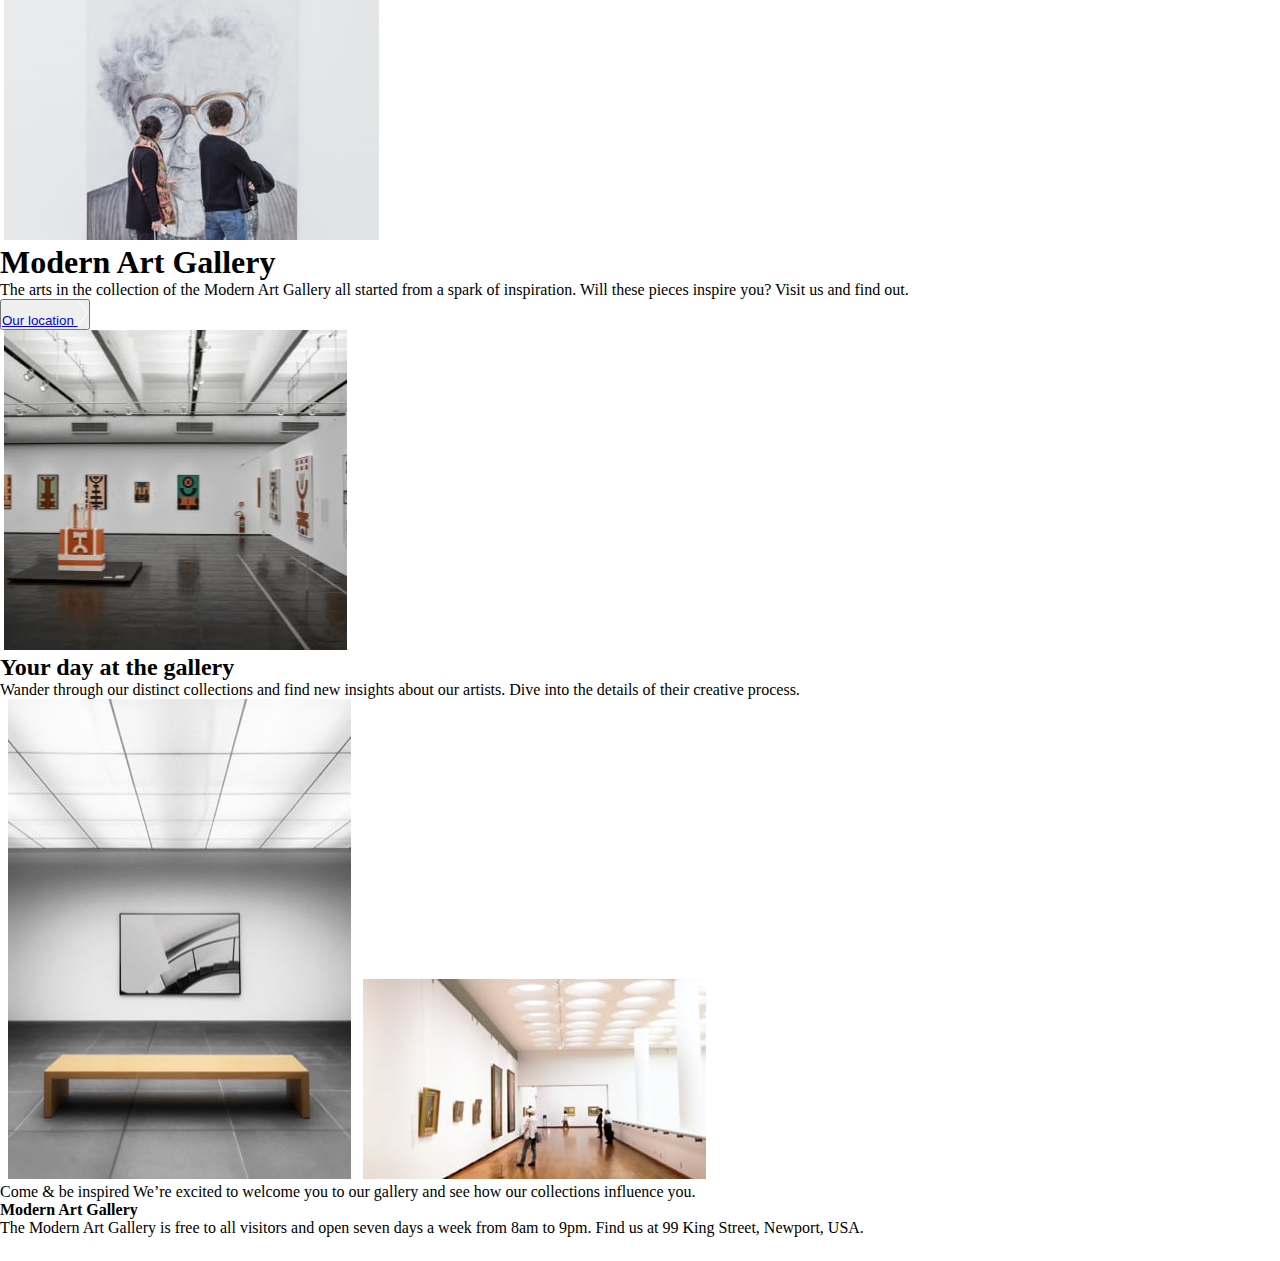
==== index.html @ ac5f4ae6 "HTML Layout and Assets Push" ====
<!DOCTYPE html>
<html lang="en">
  <head>
    <meta charset="UTF-8" />
    <meta http-equiv="X-UA-Compatible" content="IE=edge" />
    <meta name="viewport" content="width=device-width, initial-scale=1.0" />
    <!-- CSS -->
    <link rel="stylesheet" href="style.css" />
    <!-- Title -->
    <title>Document</title>

    <!-- Fonts -->
    <link rel="preconnect" href="https://fonts.googleapis.com" />
    <link rel="preconnect" href="https://fonts.gstatic.com" crossorigin />
    <link
      href="https://fonts.googleapis.com/css2?family=Big+Shoulders+Display:wght@900&family=Outfit:wght@300&display=swap"
      rel="stylesheet" />
  </head>

  <body>
    <main>
      <!-- TopContainer -->
      <div class="topContainer">
        <picture>
          <img src="" alt="" srcset="" />
          <img src="./assets/mobile/image-hero.jpg" alt="" />
        </picture>
        <h1>Modern Art Gallery</h1>
        <p>
          The arts in the collection of the Modern Art Gallery all started from
          a spark of inspiration. Will these pieces inspire you? Visit us and
          find out.
        </p>

        <button>
          <a href="./location.html">
            Our location
            <img src="./assets/icon-arrow-right.svg" alt="buttonRightArrow" />
          </a>
        </button>
      </div>

      <!-- bottomContainer -->
      <div class="bottomContainer">
        <picture class="imageGrid1">
          <img src="" alt="" srcset="" />
          <img src="./assets/mobile/image-grid-1.jpg" alt="imageGridGallery1" />
        </picture>
        <h2>Your day at the gallery</h2>
        <p>
          Wander through our distinct collections and find new insights about
          our artists. Dive into the details of their creative process.
        </p>

        <picture class="imageGrid2">
          <img src="" alt="" srcset="" />
          <img src="" alt="" srcset="" />
          <img src="./assets/mobile/image-grid-2.jpg" alt="imageGridGallery2" />
        </picture>

        <picture class="imageGrid3">
          <img src="" alt="" srcset="" />
          <img src="" alt="" srcset="" />
          <img
            src="./assets/mobile/image-grid-3.jpg"
            alt="imageGridGallery3 " />
        </picture>

        <div class="welcomeBox">
          <p>
            Come &amp; be inspired We’re excited to welcome you to our gallery
            and see how our collections influence you.
          </p>
        </div>
      </div>

      <!-- Footer -->
      <footer>
        <div>
          <h4>Modern Art Gallery</h4>
          <p>
            The Modern Art Gallery is free to all visitors and open seven days a
            week from 8am to 9pm. Find us at 99 King Street, Newport, USA.
          </p>
        </div>
        <div>
          <img src="./assets/icon-facebook.svg" alt="socialMediaIconFacebook" />
          <img
            src="./assets/icon-instagram.svg"
            alt="socialMediaIconInstagram" />
          <img src="./assets/icon-twitter.svg" alt="socialMediaIconTwitter" />
        </div>
      </footer>
    </main>
  </body>
</html>
---- style.css ----
* {
  padding: 0;
  margin: 0;
  box-sizing: border-box;
}
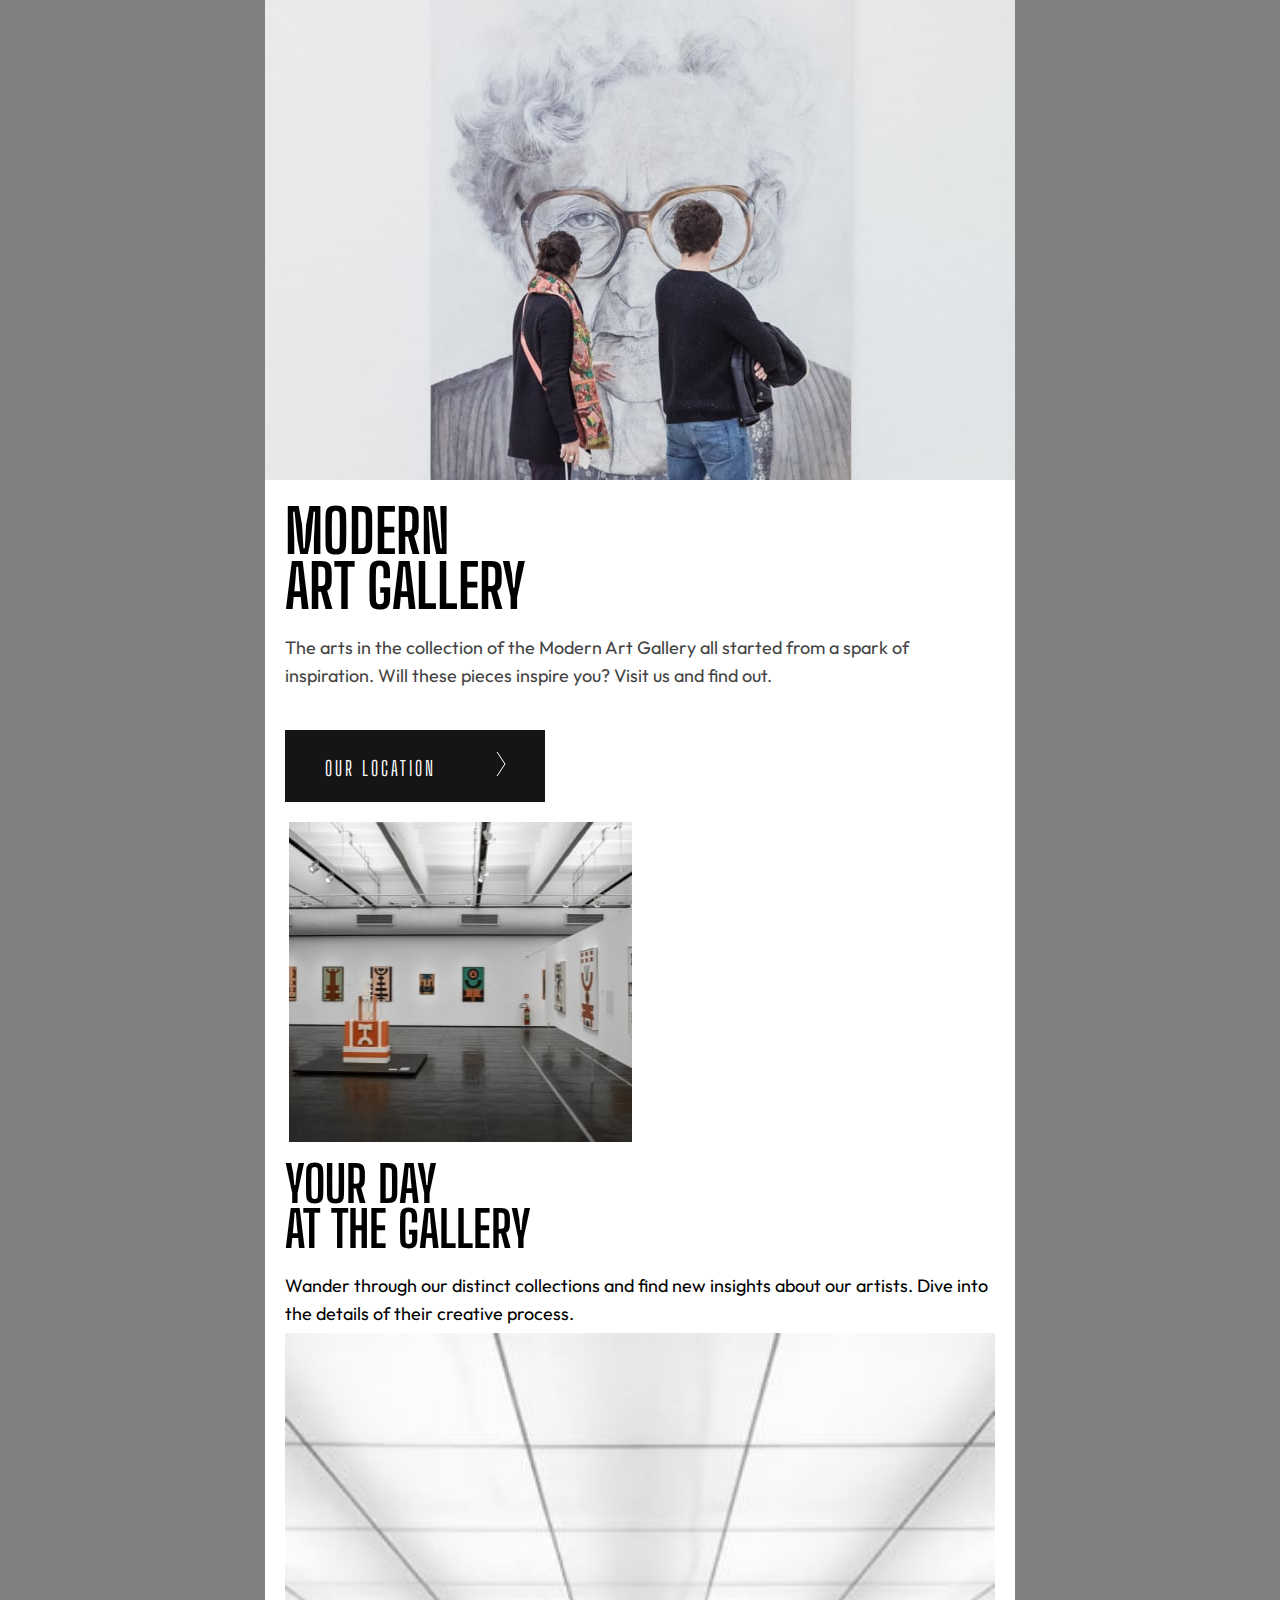
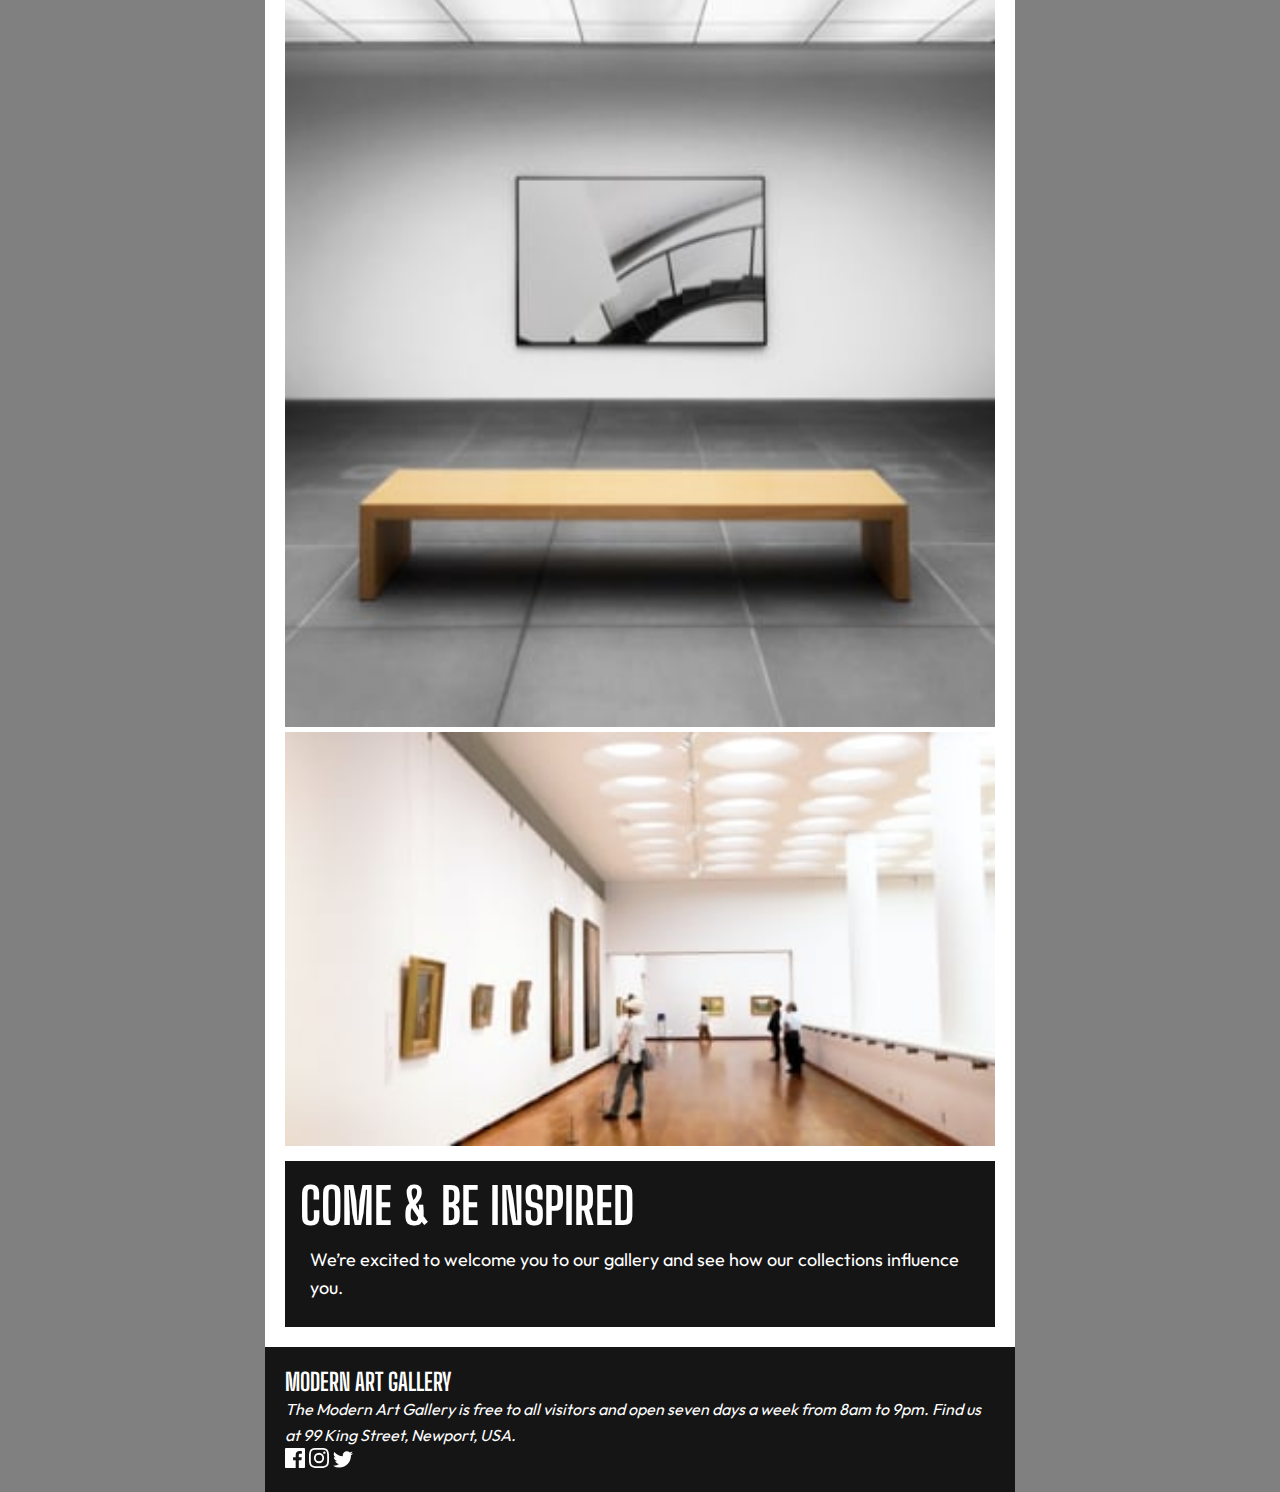
==== commit d4159402: "Layout HTLML and CSS update" ====
--- a/index.html
+++ b/index.html
@@ -7,7 +7,7 @@
     <!-- CSS -->
     <link rel="stylesheet" href="style.css" />
     <!-- Title -->
-    <title>Document</title>
+    <title>Modern Art Gallery</title>
 
     <!-- Fonts -->
     <link rel="preconnect" href="https://fonts.googleapis.com" />
@@ -18,40 +18,47 @@
   </head>
 
   <body>
-    <main>
-      <!-- TopContainer -->
-      <div class="topContainer">
-        <picture>
-          <img src="" alt="" srcset="" />
-          <img src="./assets/mobile/image-hero.jpg" alt="" />
-        </picture>
-        <h1>Modern Art Gallery</h1>
+    <!-- Main - mainContainer -->
+    <main class="mainContainer">
+
+    <!-- header -->
+    <header>
+      <picture class="headerImage">
+        <source media="(min-width: 400px)" srcset="./assets/mobile/image-hero@2x.jpg">
+        <img src="./assets/mobile/image-hero.jpg" alt="headerImage" />
+      </picture>
+    </header>
+
+      <!-- Content Container -->
+      <div class="contentContainer">
+      <!-- Header Container -->
+      <div class="headerContainer">
+       
+        <h1>Modern <br/>Art Gallery</h1>
         <p>
           The arts in the collection of the Modern Art Gallery all started from
           a spark of inspiration. Will these pieces inspire you? Visit us and
           find out.
         </p>
 
-        <button>
-          <a href="./location.html">
-            Our location
-            <img src="./assets/icon-arrow-right.svg" alt="buttonRightArrow" />
-          </a>
-        </button>
+        <a href="location.html">
+          <button>our location<img src="assets/icon-arrow-right.svg" alt="buttonRightArrow"></button>
+        </a>
       </div>
+    
 
-      <!-- bottomContainer -->
-      <div class="bottomContainer">
+    <!-- galleryContainer -->
+    <div class="galleryContainer">
         <picture class="imageGrid1">
           <img src="" alt="" srcset="" />
           <img src="./assets/mobile/image-grid-1.jpg" alt="imageGridGallery1" />
         </picture>
-        <h2>Your day at the gallery</h2>
+        <h2>Your day <br /> at the gallery</h2>
         <p>
           Wander through our distinct collections and find new insights about
           our artists. Dive into the details of their creative process.
         </p>
-
+      <div class="imageGridContainer">
         <picture class="imageGrid2">
           <img src="" alt="" srcset="" />
           <img src="" alt="" srcset="" />
@@ -65,32 +72,35 @@
             src="./assets/mobile/image-grid-3.jpg"
             alt="imageGridGallery3 " />
         </picture>
+      </div> 
+      
+    </div>
+      <div class="welcomeBox">
+        <h3>Come &amp; be inspired</h3>
+        <p>
+          We’re excited to welcome you to our gallery and see how our
+          collections influence you.
+        </p>
+      </div>
+  </div>
 
-        <div class="welcomeBox">
-          <p>
-            Come &amp; be inspired We’re excited to welcome you to our gallery
-            and see how our collections influence you.
-          </p>
-        </div>
+ 
+
+    <!-- Footer -->
+    <footer>
+      <div>
+        <h2>Modern Art Gallery</h4>
+        <address>
+          The Modern Art Gallery is free to all visitors and open seven days a
+          week from 8am to 9pm. Find us at 99 King Street, Newport, USA.
+        </address>
       </div>
-
-      <!-- Footer -->
-      <footer>
-        <div>
-          <h4>Modern Art Gallery</h4>
-          <p>
-            The Modern Art Gallery is free to all visitors and open seven days a
-            week from 8am to 9pm. Find us at 99 King Street, Newport, USA.
-          </p>
-        </div>
-        <div>
-          <img src="./assets/icon-facebook.svg" alt="socialMediaIconFacebook" />
-          <img
-            src="./assets/icon-instagram.svg"
-            alt="socialMediaIconInstagram" />
-          <img src="./assets/icon-twitter.svg" alt="socialMediaIconTwitter" />
-        </div>
-      </footer>
-    </main>
+      <div class="socialMediaIcons">
+        <img src="./assets/icon-facebook.svg" alt="socialMediaIconFacebook" />
+        <img src="./assets/icon-instagram.svg" alt="socialMediaIconInstagram" />
+        <img src="./assets/icon-twitter.svg" alt="socialMediaIconTwitter" />
+      </div>
+    </footer>
+  </main>
   </body>
 </html>
--- a/style.css
+++ b/style.css
@@ -1,5 +1,144 @@
+:root {
+  --Gold: #d5966c;
+  --White: #ffffff;
+  --AlmostBlack: #151515;
+  --DarkGrey: #444444;
+  --BigShouldersDisplay: "Big Shoulders Display", cursive;
+  --Outfit: "Outfit", sans-serif;
+}
+
 * {
   padding: 0;
   margin: 0;
   box-sizing: border-box;
 }
+
+h1,
+h2,
+h3,
+h4,
+a {
+  font-family: var(--BigShouldersDisplay);
+  text-transform: uppercase;
+}
+
+p {
+  font-family: var(--Outfit);
+  line-height: 28px;
+  font-size: 18px;
+}
+
+address {
+  font-family: var(--Outfit);
+  line-height: 26px;
+  font-size: 16px;
+}
+
+body {
+  display: flex;
+  align-items: center;
+  flex-direction: column;
+  /* add background color to see the mobile version clearer */
+  background-color: grey;
+}
+/* header */
+.mainContainer {
+  background-color: var(--White);
+  width: 375px;
+}
+
+/* Media Queries for Header */
+@media screen and (min-width: 600px) {
+  .mainContainer {
+    width: 750px;
+  }
+}
+.headerImage img {
+  width: 100%;
+}
+
+/* Content Container */
+.contentContainer {
+  padding: 20px;
+}
+
+.headerContainer h1 {
+  font-size: 60px;
+  line-height: 55px;
+}
+
+.headerContainer p {
+  margin: 20px 0 20px 0;
+  color: var(--DarkGrey);
+}
+
+button {
+  font-family: var(--BigShouldersDisplay);
+  background-color: var(--AlmostBlack);
+  cursor: pointer;
+  border: none;
+  width: 260px;
+  height: 72px;
+  font-size: 20px;
+  color: var(--White);
+  text-align: center;
+  text-transform: uppercase;
+  text-decoration: none;
+  margin: 20px 0;
+  letter-spacing: 3px;
+  line-height: 24px;
+}
+
+button img {
+  padding: 0 0 0 60px;
+}
+
+/* Gallery Container */
+.galleryContainer {
+  line-height: 0%;
+}
+
+.imageGridContainer img {
+  width: 100%;
+}
+
+.galleryContainer h2 {
+  padding: 20px 0 0 0;
+  font-size: 50px;
+  line-height: 45px;
+}
+
+.galleryContainer p {
+  margin: 20px 0 0 0;
+  counter-reset: var(--DarkGrey);
+}
+
+/* Welcome Box */
+.welcomeBox {
+  background: var(--AlmostBlack);
+  margin-top: 15px;
+  padding: 15px;
+}
+
+.welcomeBox h3 {
+  font-size: 50px;
+  color: var(--White);
+}
+
+.welcomeBox p {
+  margin: 10px;
+  color: var(--White);
+}
+
+/* Footer */
+footer {
+  padding: 20px;
+  color: var(--White);
+  background-color: var(--AlmostBlack);
+}
+
+/* @media only screen and (max-width: 600px) {
+  body {
+    background-color: lightblue;
+  }
+} */
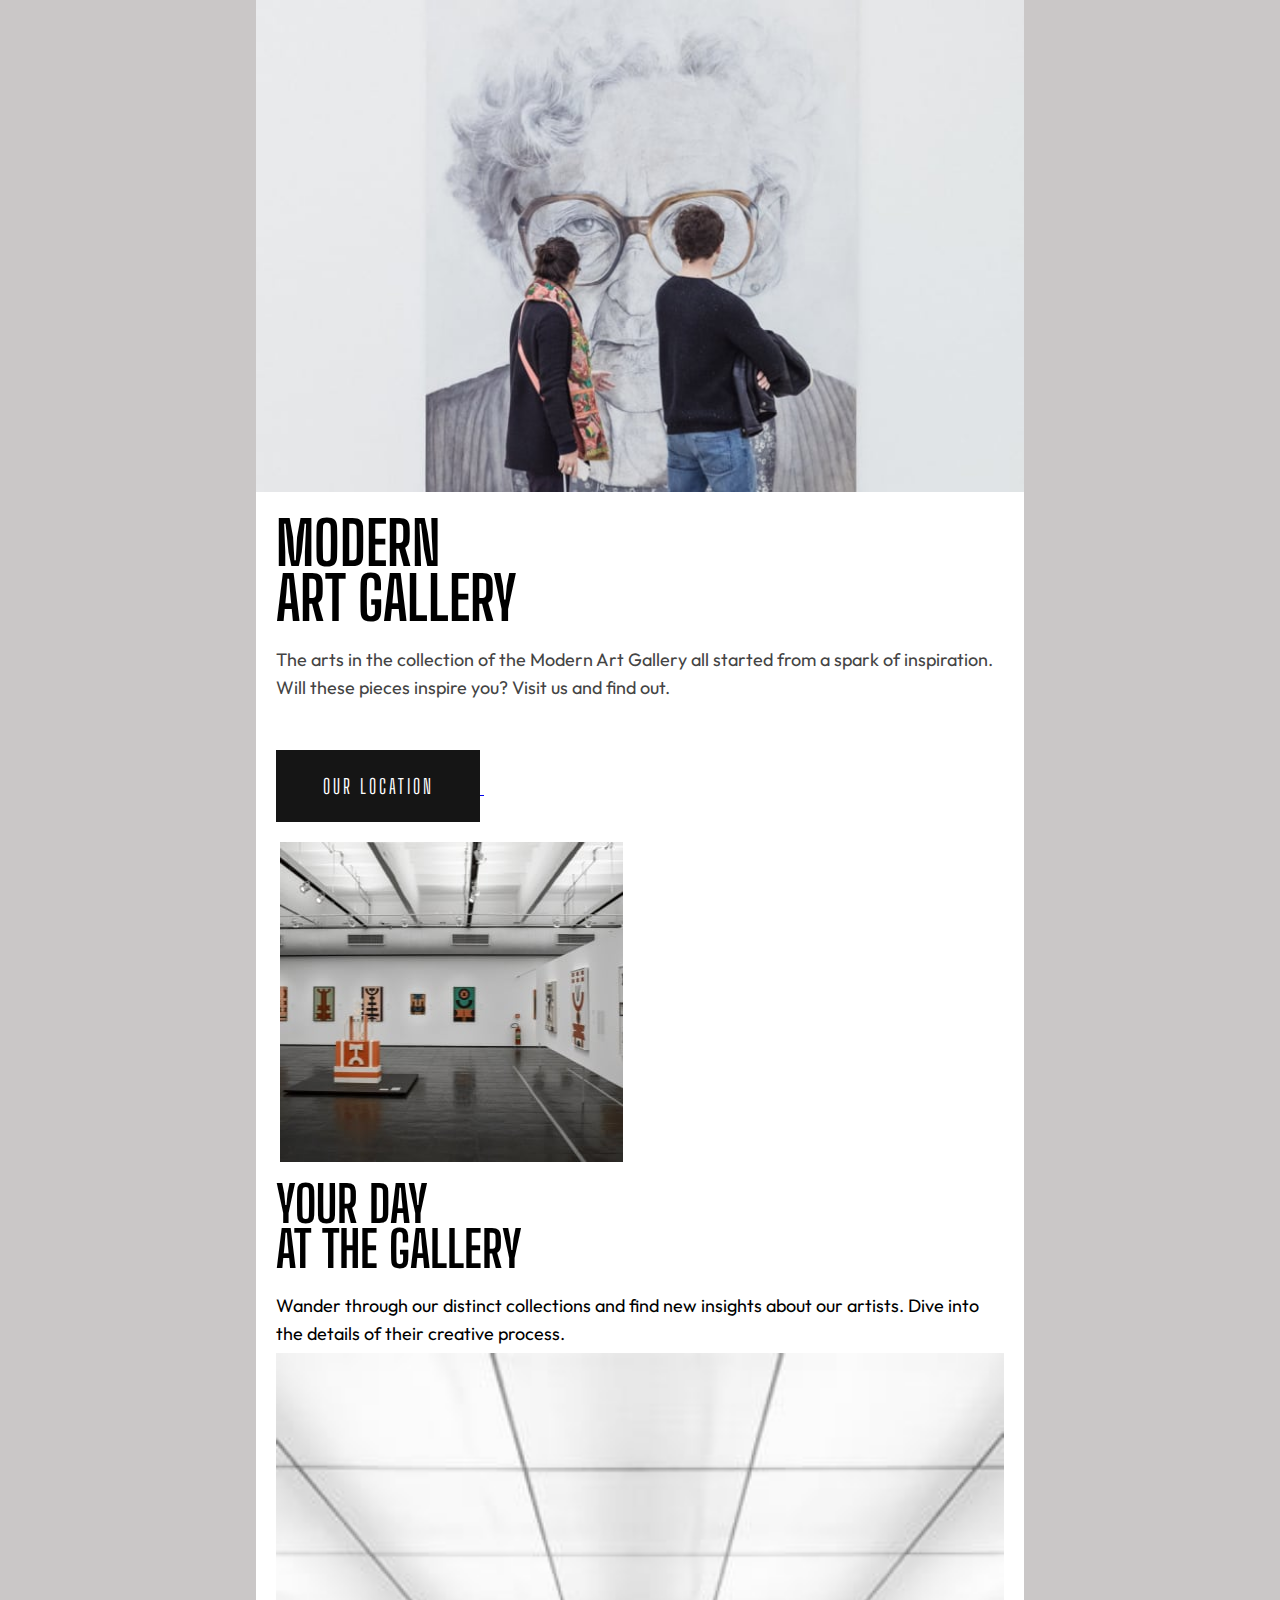
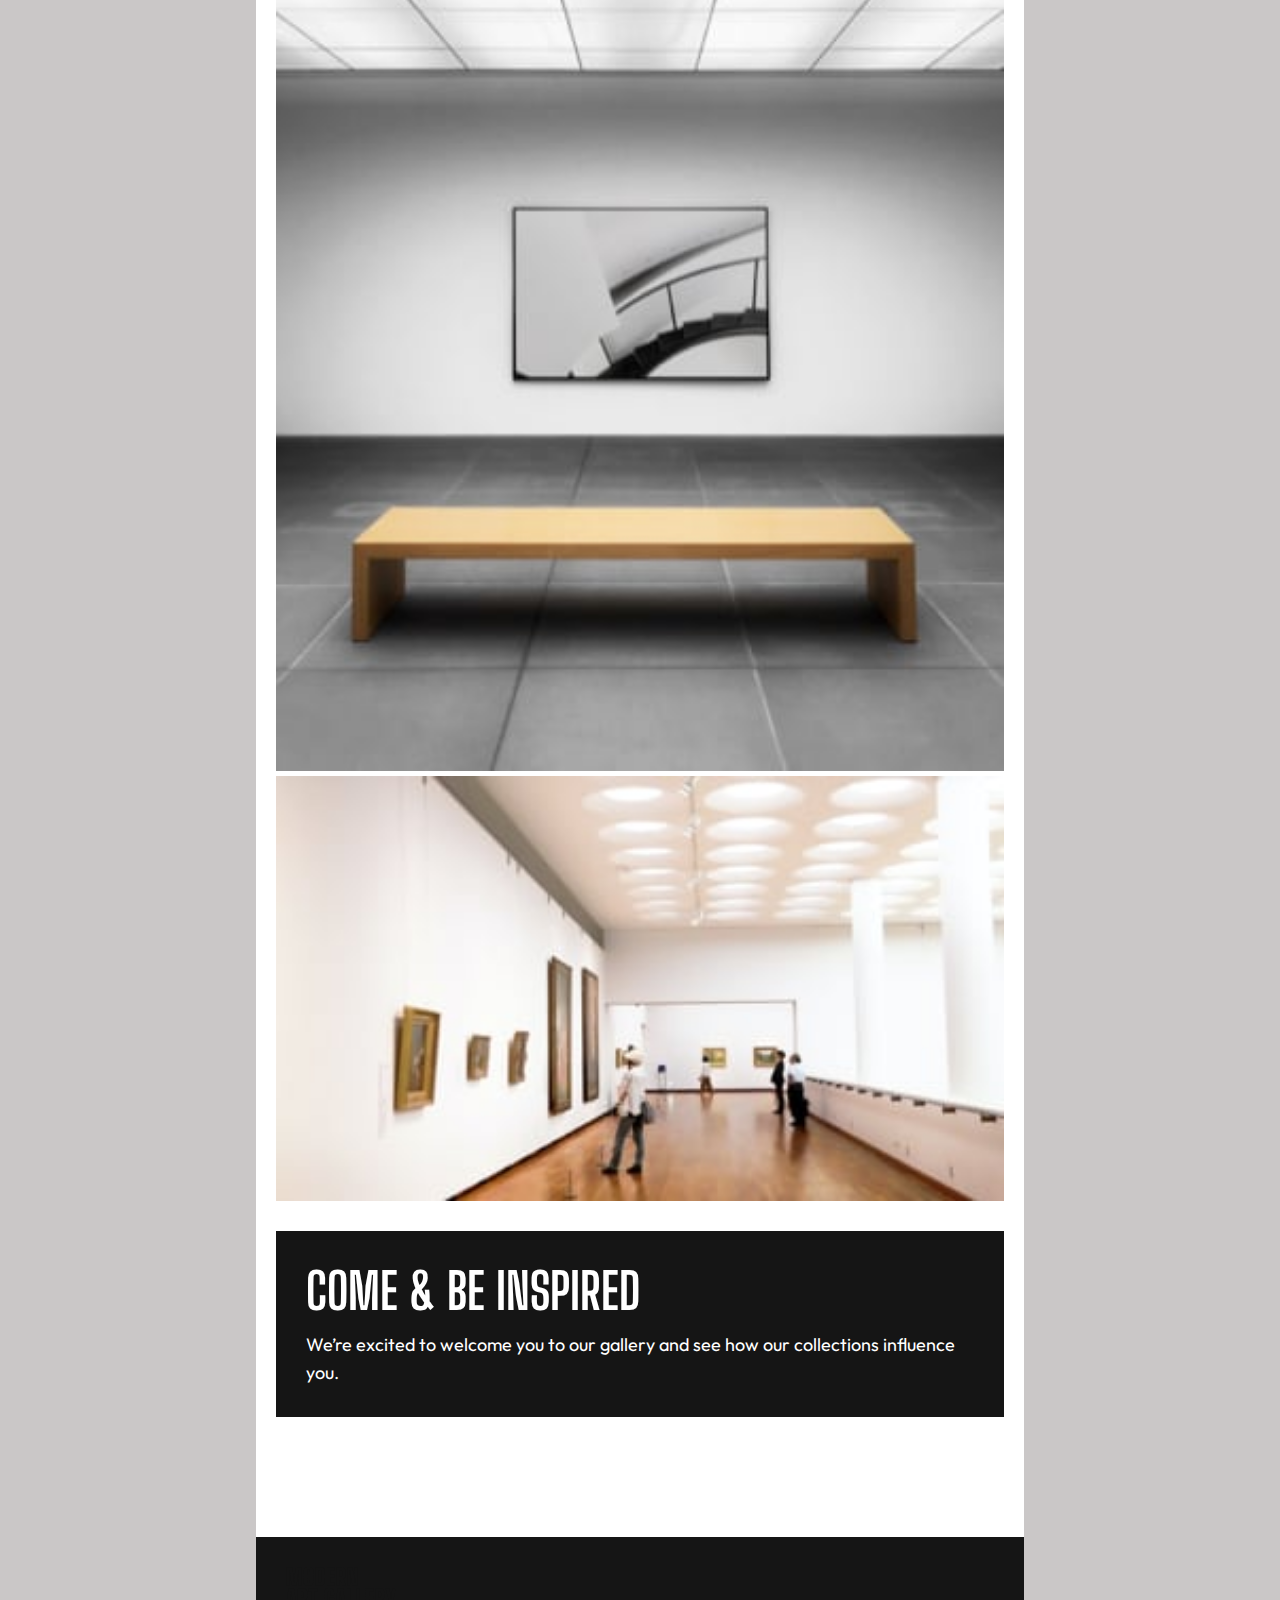
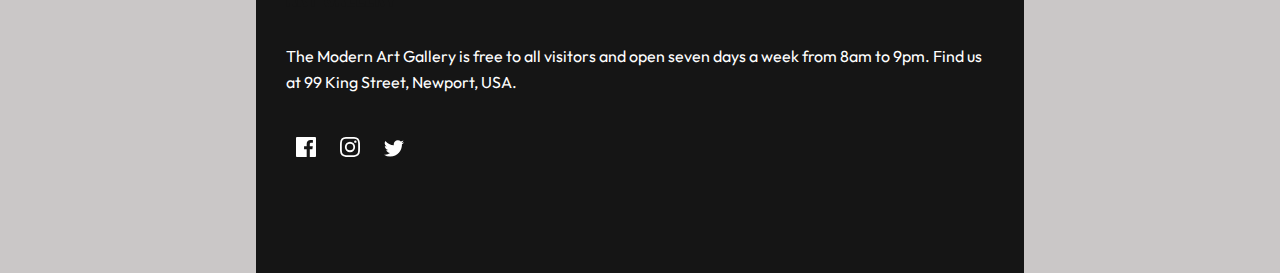
==== commit e59eeadd: "CSS location and buttons update" ====
--- a/index.html
+++ b/index.html
@@ -5,7 +5,7 @@
     <meta http-equiv="X-UA-Compatible" content="IE=edge" />
     <meta name="viewport" content="width=device-width, initial-scale=1.0" />
     <!-- CSS -->
-    <link rel="stylesheet" href="style.css" />
+    <link rel="stylesheet" href="./css/index.css" />
     <!-- Title -->
     <title>Modern Art Gallery</title>
 
@@ -20,87 +20,101 @@
   <body>
     <!-- Main - mainContainer -->
     <main class="mainContainer">
-
-    <!-- header -->
-    <header>
-      <picture class="headerImage">
-        <source media="(min-width: 400px)" srcset="./assets/mobile/image-hero@2x.jpg">
-        <img src="./assets/mobile/image-hero.jpg" alt="headerImage" />
-      </picture>
-    </header>
+      <!-- header -->
+      <header>
+        <picture class="headerImage">
+          <source
+            media="(min-width: 750px)"
+            srcset="./assets/mobile/image-hero@2x.jpg" />
+          <img src="./assets/mobile/image-hero.jpg" alt="headerImage" />
+        </picture>
+      </header>
 
       <!-- Content Container -->
       <div class="contentContainer">
-      <!-- Header Container -->
-      <div class="headerContainer">
-       
-        <h1>Modern <br/>Art Gallery</h1>
-        <p>
-          The arts in the collection of the Modern Art Gallery all started from
-          a spark of inspiration. Will these pieces inspire you? Visit us and
-          find out.
-        </p>
+        <!-- Header Container -->
+        <div class="headerContainer">
+          <h1>Modern <br />Art Gallery</h1>
+          <p>
+            The arts in the collection of the Modern Art Gallery all started
+            from a spark of inspiration. Will these pieces inspire you? Visit us
+            and find out.
+          </p>
 
-        <a href="location.html">
-          <button>our location<img src="assets/icon-arrow-right.svg" alt="buttonRightArrow"></button>
-        </a>
+          <a href="location.html">
+            <button>our location</button>
+            <img src="assets/icon-arrow-right.svg" alt="buttonRightArrow" />
+          </a>
+        </div>
+
+        <!-- galleryContainer -->
+        <div class="galleryContainer">
+          <picture class="imageGrid1">
+            <img src="" alt="" srcset="" />
+            <img
+              src="./assets/mobile/image-grid-1.jpg"
+              alt="imageGridGallery1" />
+          </picture>
+          <h2>
+            Your day <br />
+            at the gallery
+          </h2>
+          <p>
+            Wander through our distinct collections and find new insights about
+            our artists. Dive into the details of their creative process.
+          </p>
+          <div class="imageGridContainer">
+            <picture class="imageGrid2">
+              <img src="" alt="" srcset="" />
+              <img src="" alt="" srcset="" />
+              <img
+                src="./assets/mobile/image-grid-2.jpg"
+                alt="imageGridGallery2" />
+            </picture>
+
+            <picture class="imageGrid3">
+              <img src="" alt="" srcset="" />
+              <img src="" alt="" srcset="" />
+              <img
+                src="./assets/mobile/image-grid-3.jpg"
+                alt="imageGridGallery3 " />
+            </picture>
+          </div>
+        </div>
+        <div class="welcomeBox">
+          <h3>Come &amp; be inspired</h3>
+          <p>
+            We’re excited to welcome you to our gallery and see how our
+            collections influence you.
+          </p>
+        </div>
       </div>
-    
 
-    <!-- galleryContainer -->
-    <div class="galleryContainer">
-        <picture class="imageGrid1">
-          <img src="" alt="" srcset="" />
-          <img src="./assets/mobile/image-grid-1.jpg" alt="imageGridGallery1" />
-        </picture>
-        <h2>Your day <br /> at the gallery</h2>
-        <p>
-          Wander through our distinct collections and find new insights about
-          our artists. Dive into the details of their creative process.
-        </p>
-      <div class="imageGridContainer">
-        <picture class="imageGrid2">
-          <img src="" alt="" srcset="" />
-          <img src="" alt="" srcset="" />
-          <img src="./assets/mobile/image-grid-2.jpg" alt="imageGridGallery2" />
-        </picture>
+      <!-- Footer -->
+      <footer>
+        <div class="FooterLogo">
+          <picture>
+            <source
+              media="(min-width: 750px)"
+              srcset="./assets/logo-dark.svg" />
+            <img
+              src="./assets/logo-light.svg"
+              alt="Light Logo Modern Art Gallery" />
+          </picture>
+        </div>
 
-        <picture class="imageGrid3">
-          <img src="" alt="" srcset="" />
-          <img src="" alt="" srcset="" />
-          <img
-            src="./assets/mobile/image-grid-3.jpg"
-            alt="imageGridGallery3 " />
-        </picture>
-      </div> 
-      
-    </div>
-      <div class="welcomeBox">
-        <h3>Come &amp; be inspired</h3>
-        <p>
-          We’re excited to welcome you to our gallery and see how our
-          collections influence you.
-        </p>
-      </div>
-  </div>
-
- 
-
-    <!-- Footer -->
-    <footer>
-      <div>
-        <h2>Modern Art Gallery</h4>
-        <address>
-          The Modern Art Gallery is free to all visitors and open seven days a
-          week from 8am to 9pm. Find us at 99 King Street, Newport, USA.
-        </address>
-      </div>
-      <div class="socialMediaIcons">
-        <img src="./assets/icon-facebook.svg" alt="socialMediaIconFacebook" />
-        <img src="./assets/icon-instagram.svg" alt="socialMediaIconInstagram" />
-        <img src="./assets/icon-twitter.svg" alt="socialMediaIconTwitter" />
-      </div>
-    </footer>
-  </main>
+        <div class="footerSpan">
+          <p>
+            The Modern Art Gallery is free to all visitors and open seven days a
+            week from 8am to 9pm. Find us at 99 King Street, Newport, USA.
+          </p>
+        </div>
+        <div class="socialMediaIcons">
+          <img src="./assets/icon-facebook.svg" alt="socialMediaIconFacebook" />
+          <img src="./assets/icon-instagram.svg" alt="socialMediaIconInsta" />
+          <img src="./assets/icon-twitter.svg" alt="socialMediaIconTwitter" />
+        </div>
+      </footer>
+    </main>
   </body>
 </html>
--- a/css/index.css
+++ b/css/index.css
@@ -0,0 +1,147 @@
+:root {
+  --Gold: #d5966c;
+  --White: #ffffff;
+  --AlmostBlack: #151515;
+  --DarkGrey: #444444;
+  --BigShouldersDisplay: "Big Shoulders Display", cursive;
+  --Outfit: "Outfit", sans-serif;
+}
+
+* {
+  padding: 0;
+  margin: 0;
+  box-sizing: border-box;
+}
+
+h1,
+h2,
+h3,
+h4 {
+  font-family: var(--BigShouldersDisplay);
+  text-transform: uppercase;
+}
+
+p {
+  font-family: var(--Outfit);
+  line-height: 28px;
+  font-size: 18px;
+}
+
+body {
+  display: flex;
+  align-items: center;
+  flex-direction: column;
+  /* added background color to see the mobile version clearer */
+  background-color: rgb(202, 199, 199);
+}
+
+/* header */
+.mainContainer {
+  background-color: var(--White);
+  width: 375px;
+}
+
+.headerImage img {
+  width: 100%;
+}
+
+/* Content Container */
+.contentContainer {
+  padding: 20px;
+}
+
+.headerContainer h1 {
+  font-size: 60px;
+  line-height: 55px;
+}
+
+.headerContainer p {
+  margin: 20px 0 20px 0;
+  color: var(--DarkGrey);
+}
+
+button {
+  font-family: var(--BigShouldersDisplay);
+  background-color: var(--AlmostBlack);
+  cursor: pointer;
+  border: none;
+  width: 204px;
+  height: 72px;
+  font-size: 20px;
+  color: var(--White);
+  text-align: center;
+  text-transform: uppercase;
+  text-decoration: none;
+  margin: 20px 0;
+  letter-spacing: 3px;
+  line-height: 24px;
+}
+
+.headerContainer a img {
+  width: 56px;
+  height: 72px;
+  position: rel;
+}
+
+/* 768px - Media Queries for Header */
+@media (min-width: 768px) {
+  .mainContainer {
+    width: 768px;
+  }
+}
+
+/* Gallery Container */
+.galleryContainer {
+  line-height: 0%;
+}
+
+.imageGridContainer img {
+  width: 100%;
+}
+
+.galleryContainer h2 {
+  padding: 20px 0 0 0;
+  font-size: 50px;
+  line-height: 45px;
+}
+
+.galleryContainer p {
+  margin: 20px 0 0 0;
+  counter-reset: var(--DarkGrey);
+}
+
+/* Welcome Box */
+.welcomeBox {
+  background: var(--AlmostBlack);
+  margin-top: 30px;
+  padding: 30px;
+}
+
+.welcomeBox h3 {
+  font-size: 50px;
+  color: var(--White);
+}
+
+.welcomeBox p {
+  margin-top: 10px;
+  color: var(--White);
+}
+
+/* Footer */
+footer {
+  height: 336px;
+  margin-top: 100px;
+  padding: 30px;
+  color: var(--White);
+  background-color: var(--AlmostBlack);
+}
+
+footer p {
+  font-size: 16px;
+  margin: 32px 0 32px 0;
+  line-height: 26px;
+}
+
+.socialMediaIcons img {
+  padding: 10px;
+}
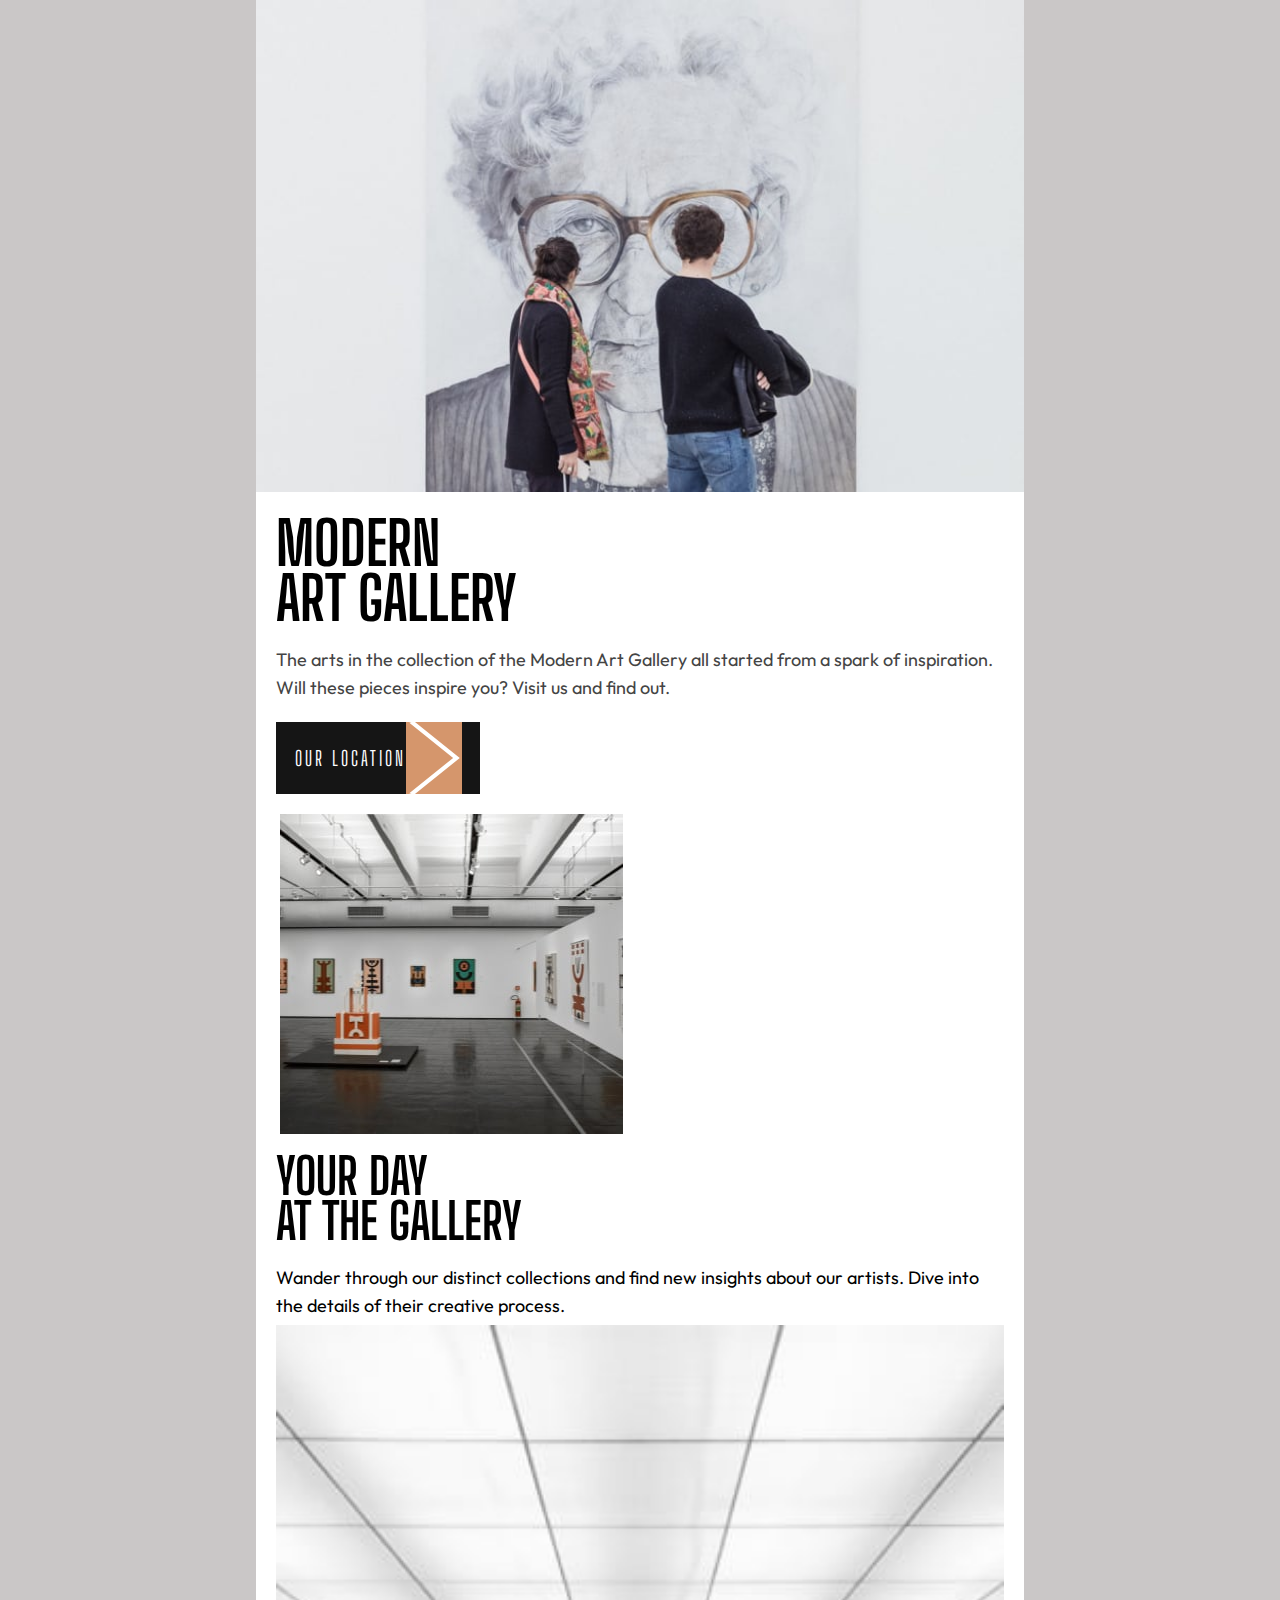
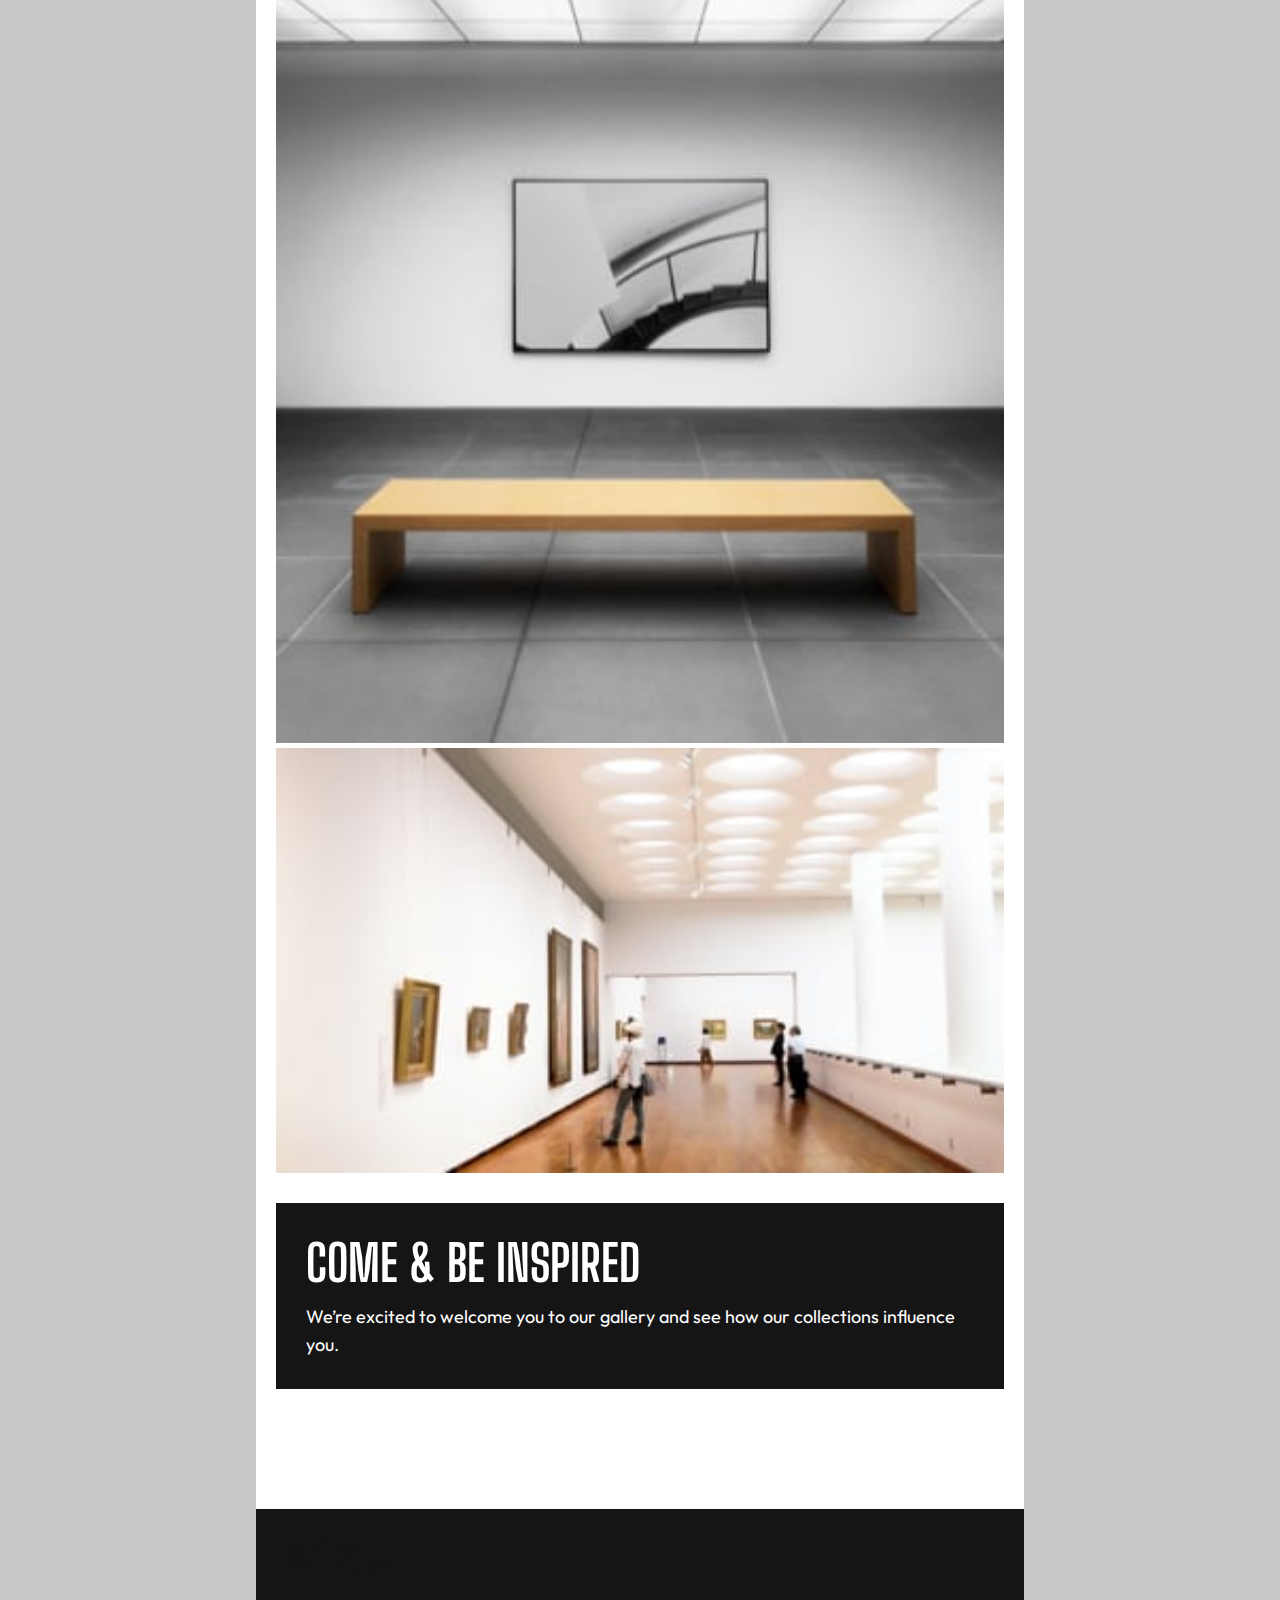
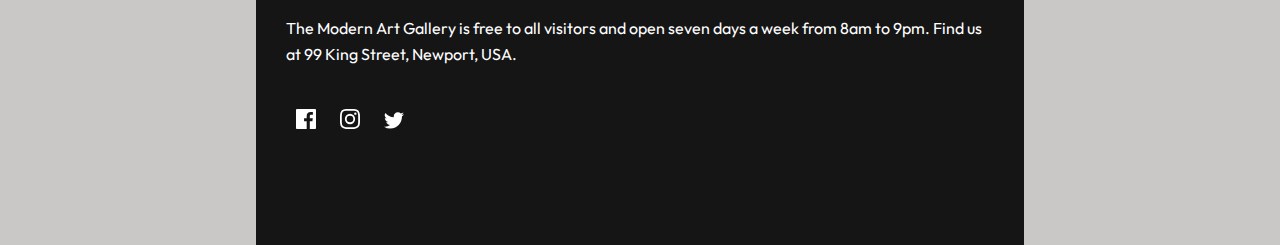
==== commit 21f83fed: "fixing anchor tag button" ====
--- a/index.html
+++ b/index.html
@@ -42,8 +42,8 @@
           </p>
 
           <a href="location.html">
-            <button>our location</button>
-            <img src="assets/icon-arrow-right.svg" alt="buttonRightArrow" />
+            <span>our location</span>
+            <img src="assets/icon-arrow-right.svg" />
           </a>
         </div>
 
--- a/css/index.css
+++ b/css/index.css
@@ -60,15 +60,19 @@
   color: var(--DarkGrey);
 }
 
-button {
+.headerContainer a {
+  position: relative;
+  display: flex;
+  align-items: center;
+  justify-content: center;
   font-family: var(--BigShouldersDisplay);
   background-color: var(--AlmostBlack);
+  color: var(--White);
   cursor: pointer;
   border: none;
   width: 204px;
   height: 72px;
   font-size: 20px;
-  color: var(--White);
   text-align: center;
   text-transform: uppercase;
   text-decoration: none;
@@ -77,7 +81,15 @@
   line-height: 24px;
 }
 
-.headerContainer a img {
+.headerContainer img {
+  background-color: var(--Gold);
+  height: 72px;
+  width: 56px;
+}
+
+.buttonRightArrow {
+  size: 26px;
+  background-color: var(--Gold);
   width: 56px;
   height: 72px;
   position: rel;
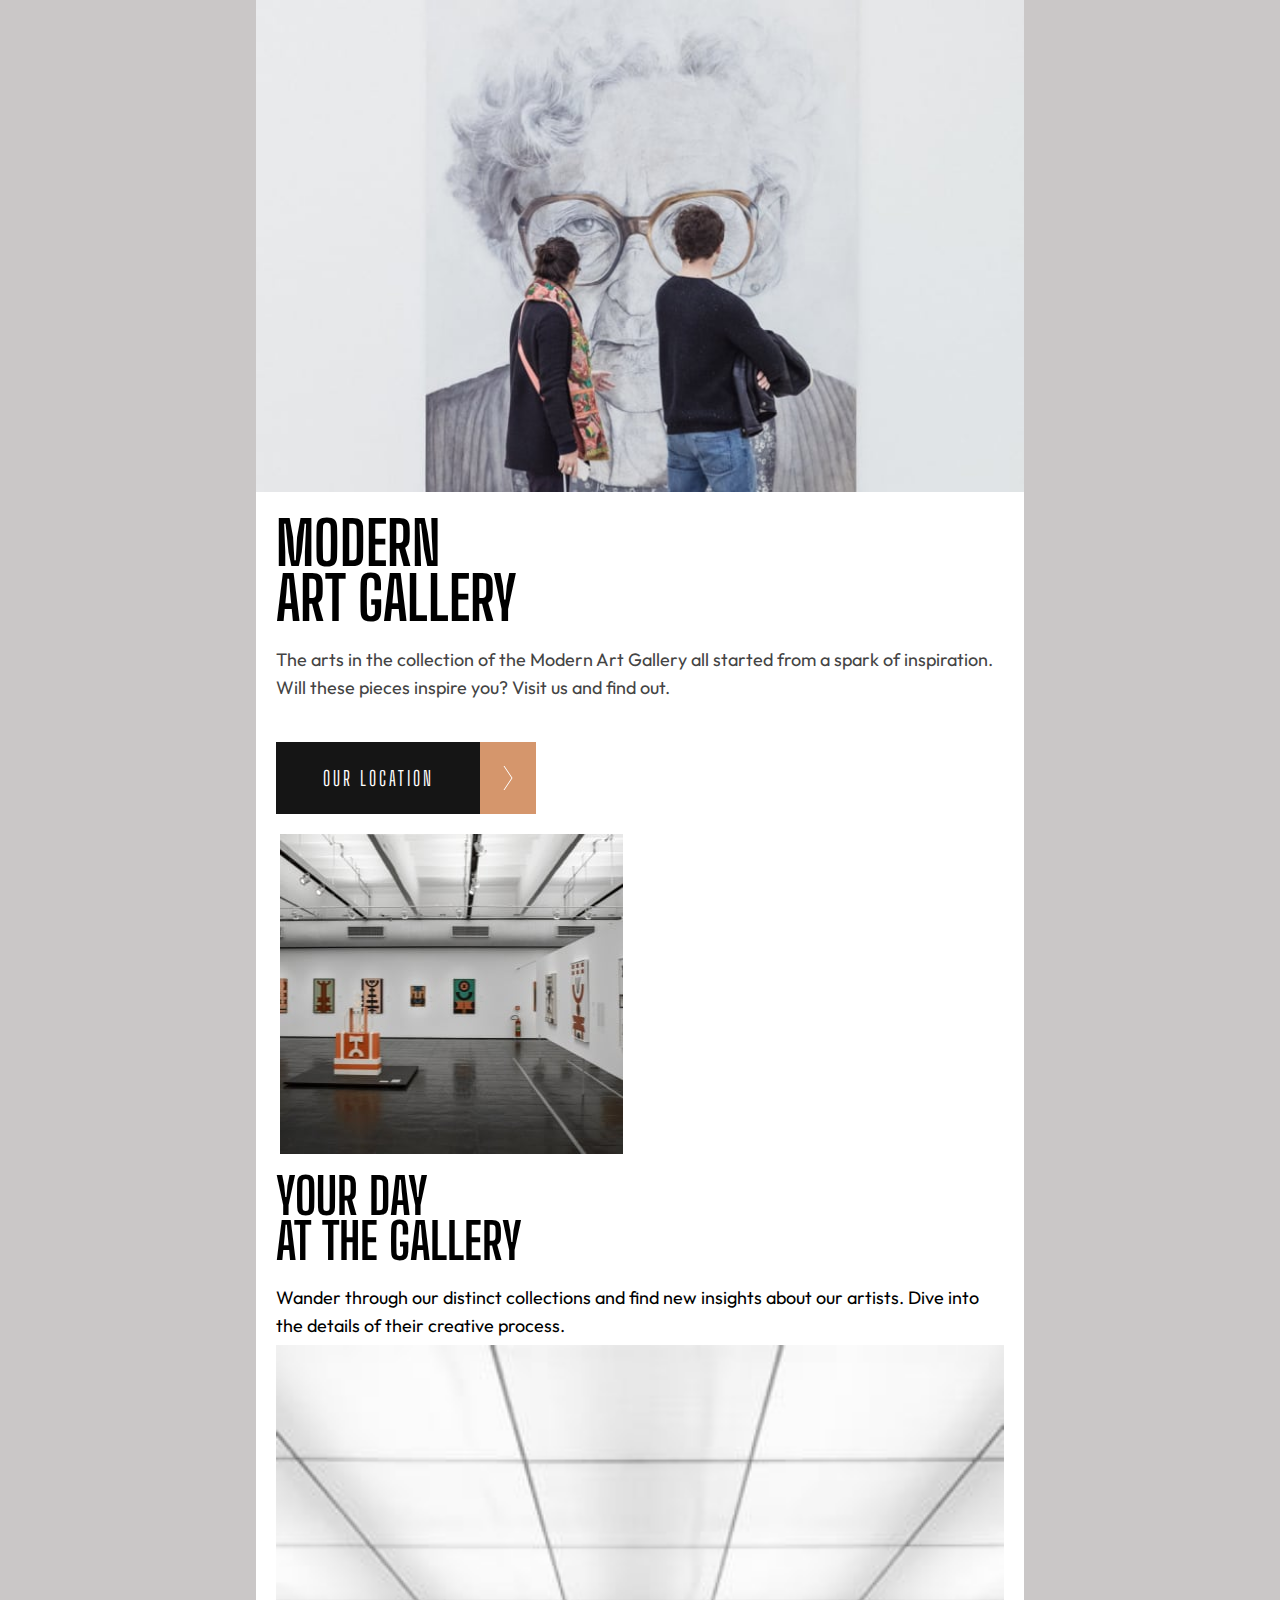
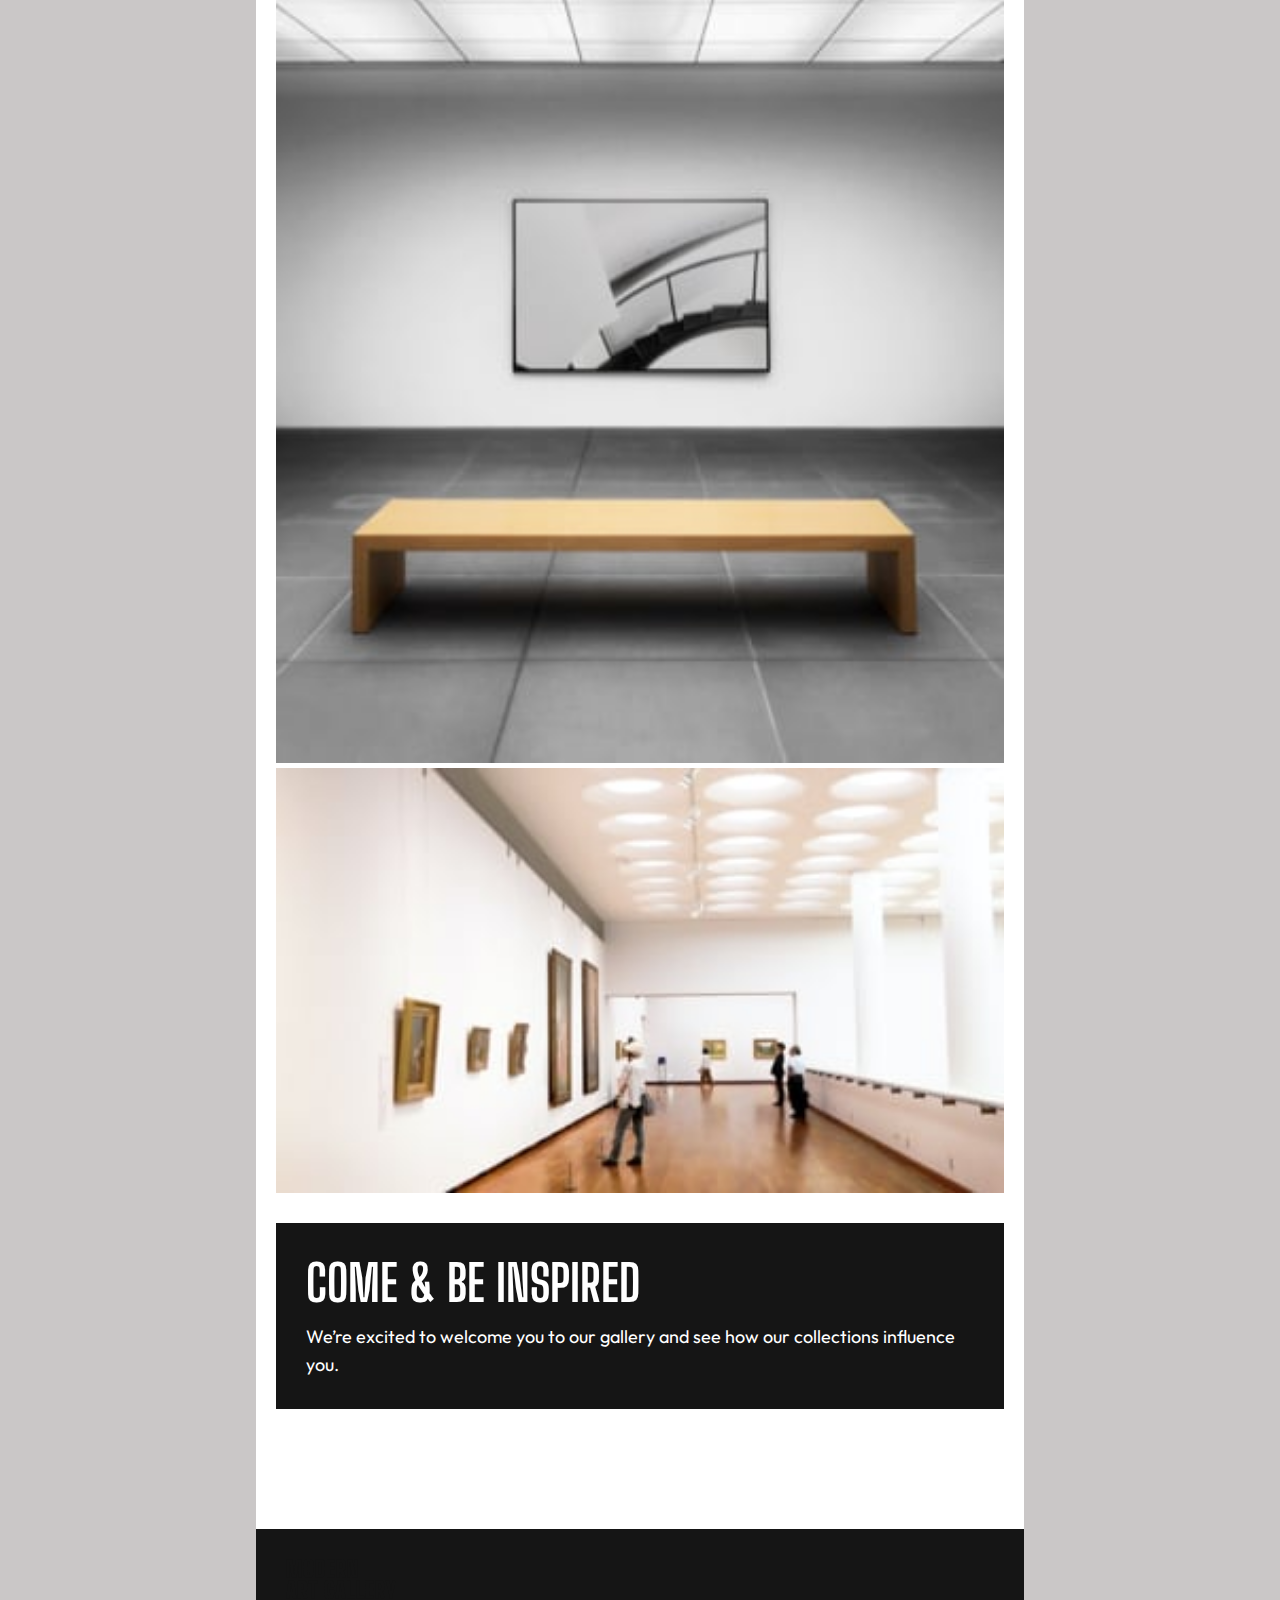
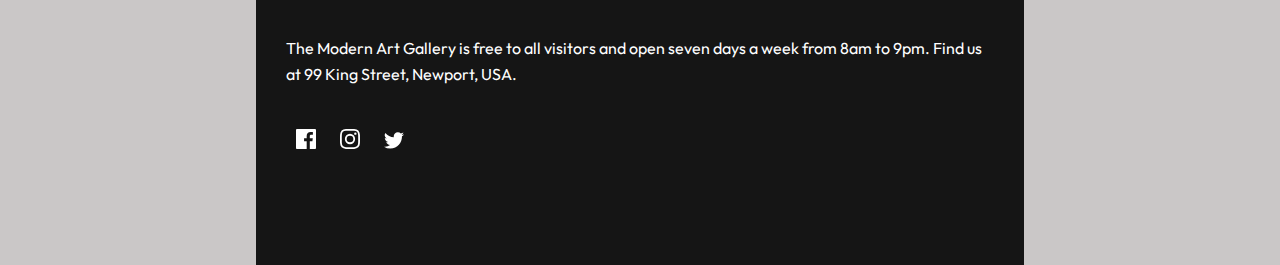
==== commit e515ad88: "Fixed Buttons color + Finished Mobile version" ====
--- a/index.html
+++ b/index.html
@@ -26,7 +26,7 @@
           <source
             media="(min-width: 750px)"
             srcset="./assets/mobile/image-hero@2x.jpg" />
-          <img src="./assets/mobile/image-hero.jpg" alt="headerImage" />
+          <img src="./assets/mobile/image-hero.jpg" alt="rightArrowImage" />
         </picture>
       </header>
 
@@ -41,9 +41,11 @@
             and find out.
           </p>
 
-          <a href="location.html">
-            <span>our location</span>
-            <img src="assets/icon-arrow-right.svg" />
+          <a href="location.html" class="buttonAnchor">
+            <span class="buttonText">our location</span>
+            <span class="rightArrowImage">
+              <img src="assets/icon-arrow-right.svg" alt="" />
+            </span>
           </a>
         </div>
 
--- a/css/index.css
+++ b/css/index.css
@@ -50,6 +50,7 @@
   padding: 20px;
 }
 
+/* Header Container */
 .headerContainer h1 {
   font-size: 60px;
   line-height: 55px;
@@ -60,8 +61,12 @@
   color: var(--DarkGrey);
 }
 
-.headerContainer a {
-  position: relative;
+.buttonAnchor {
+  display: inline-flex;
+  text-decoration: none;
+  align-items: center;
+}
+.buttonText {
   display: flex;
   align-items: center;
   justify-content: center;
@@ -75,24 +80,17 @@
   font-size: 20px;
   text-align: center;
   text-transform: uppercase;
-  text-decoration: none;
   margin: 20px 0;
   letter-spacing: 3px;
-  line-height: 24px;
 }
 
-.headerContainer img {
+.rightArrowImage {
+  display: flex;
+  align-items: center;
+  justify-content: center;
   background-color: var(--Gold);
   height: 72px;
   width: 56px;
-}
-
-.buttonRightArrow {
-  size: 26px;
-  background-color: var(--Gold);
-  width: 56px;
-  height: 72px;
-  position: rel;
 }
 
 /* 768px - Media Queries for Header */
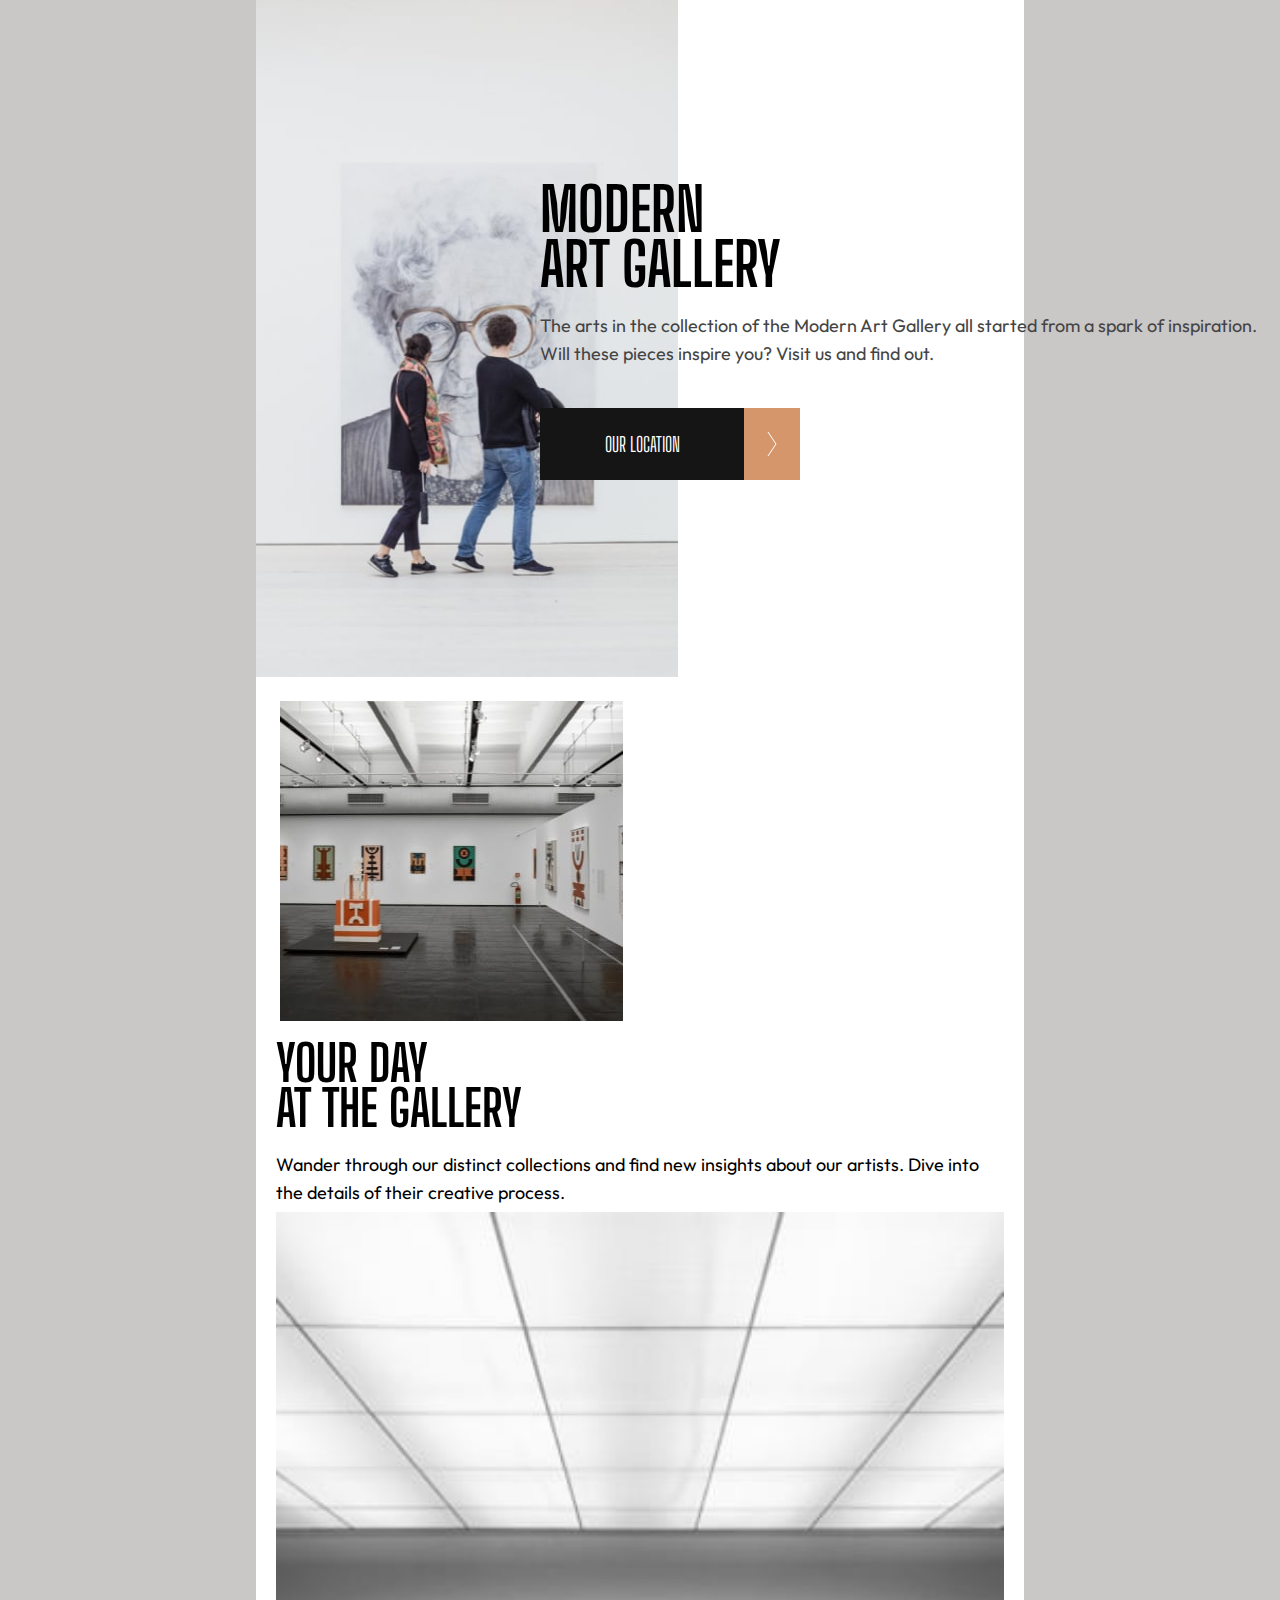
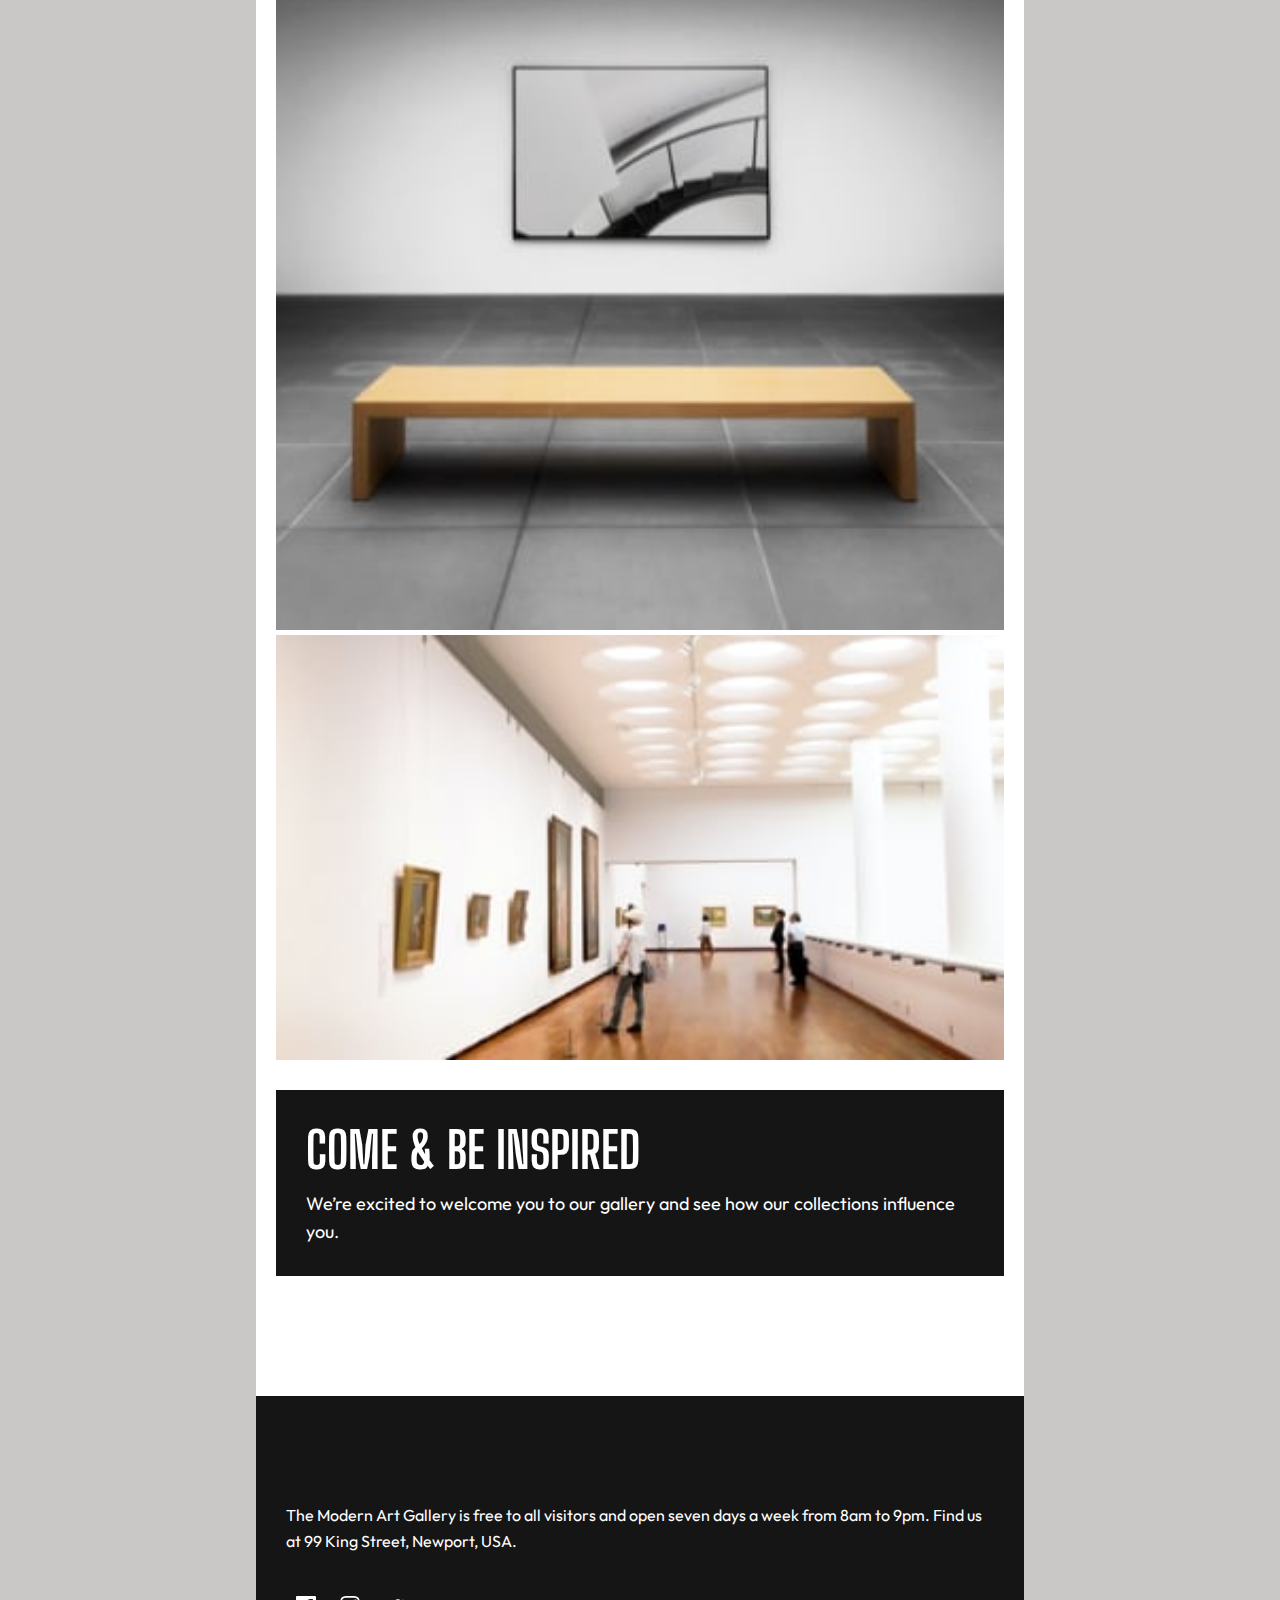
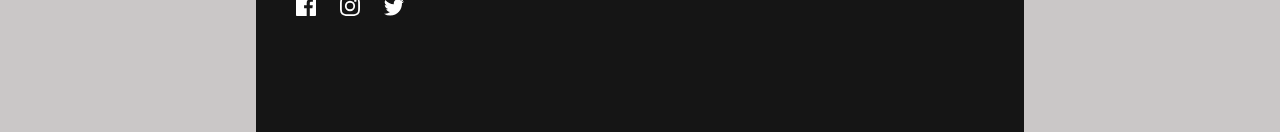
==== commit 1fc6c3f9: "Tablet header" ====
--- a/index.html
+++ b/index.html
@@ -25,7 +25,7 @@
         <picture class="headerImage">
           <source
             media="(min-width: 750px)"
-            srcset="./assets/mobile/image-hero@2x.jpg" />
+            srcset="./assets/tablet/image-hero.jpg" />
           <img src="./assets/mobile/image-hero.jpg" alt="rightArrowImage" />
         </picture>
       </header>
@@ -35,7 +35,7 @@
         <!-- Header Container -->
         <div class="headerContainer">
           <h1>Modern <br />Art Gallery</h1>
-          <p>
+          <p class="headerText">
             The arts in the collection of the Modern Art Gallery all started
             from a spark of inspiration. Will these pieces inspire you? Visit us
             and find out.
--- a/css/index.css
+++ b/css/index.css
@@ -81,7 +81,6 @@
   text-align: center;
   text-transform: uppercase;
   margin: 20px 0;
-  letter-spacing: 3px;
 }
 
 .rightArrowImage {
@@ -91,13 +90,6 @@
   background-color: var(--Gold);
   height: 72px;
   width: 56px;
-}
-
-/* 768px - Media Queries for Header */
-@media (min-width: 768px) {
-  .mainContainer {
-    width: 768px;
-  }
 }
 
 /* Gallery Container */
@@ -155,3 +147,23 @@
 .socialMediaIcons img {
   padding: 10px;
 }
+
+/* ##### MEDIA QUERIES ##### */
+
+/* ### TABLET ### */
+/* 768px  Media Queries for Header */
+@media (min-width: 768px) {
+  .mainContainer {
+    width: 768px;
+  }
+
+  .headerImage img {
+    width: 55%;
+  }
+
+  .headerContainer {
+    position: absolute;
+    left: 540px;
+    bottom: 400px;
+  }
+}
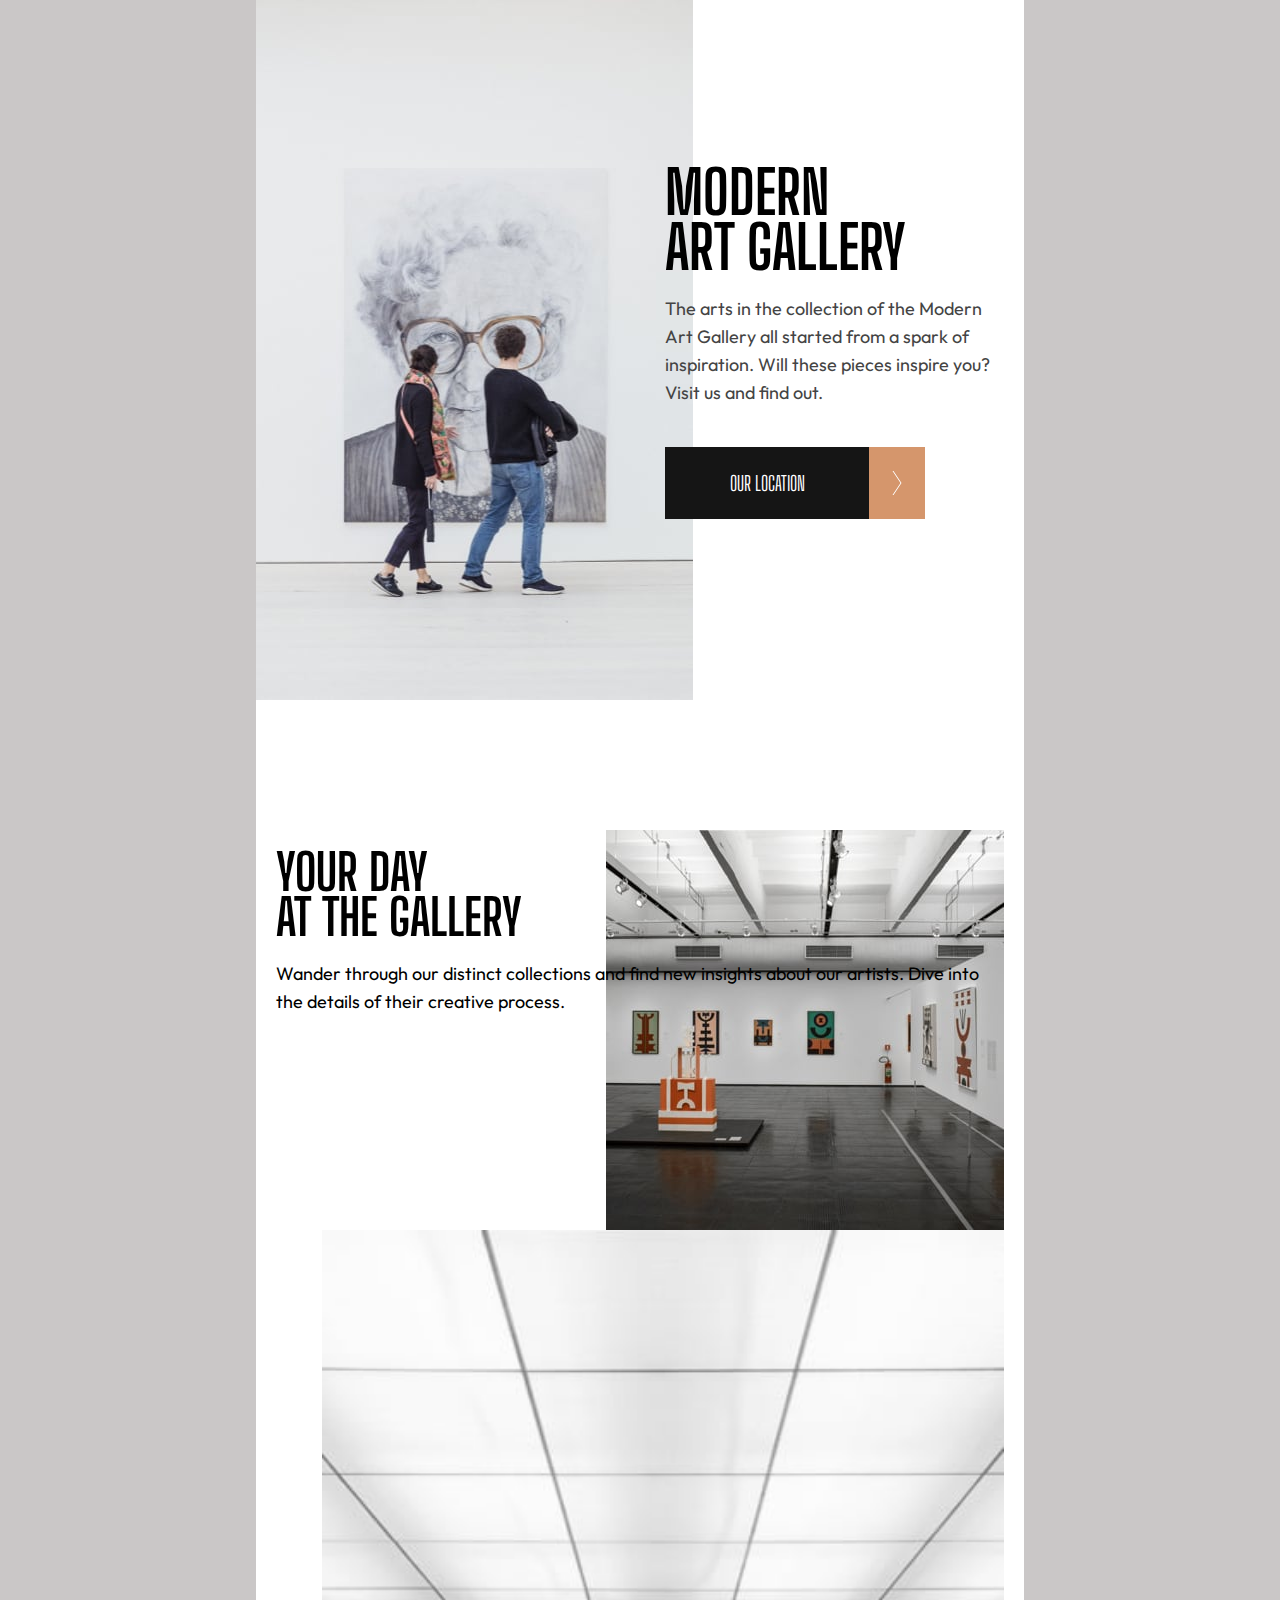
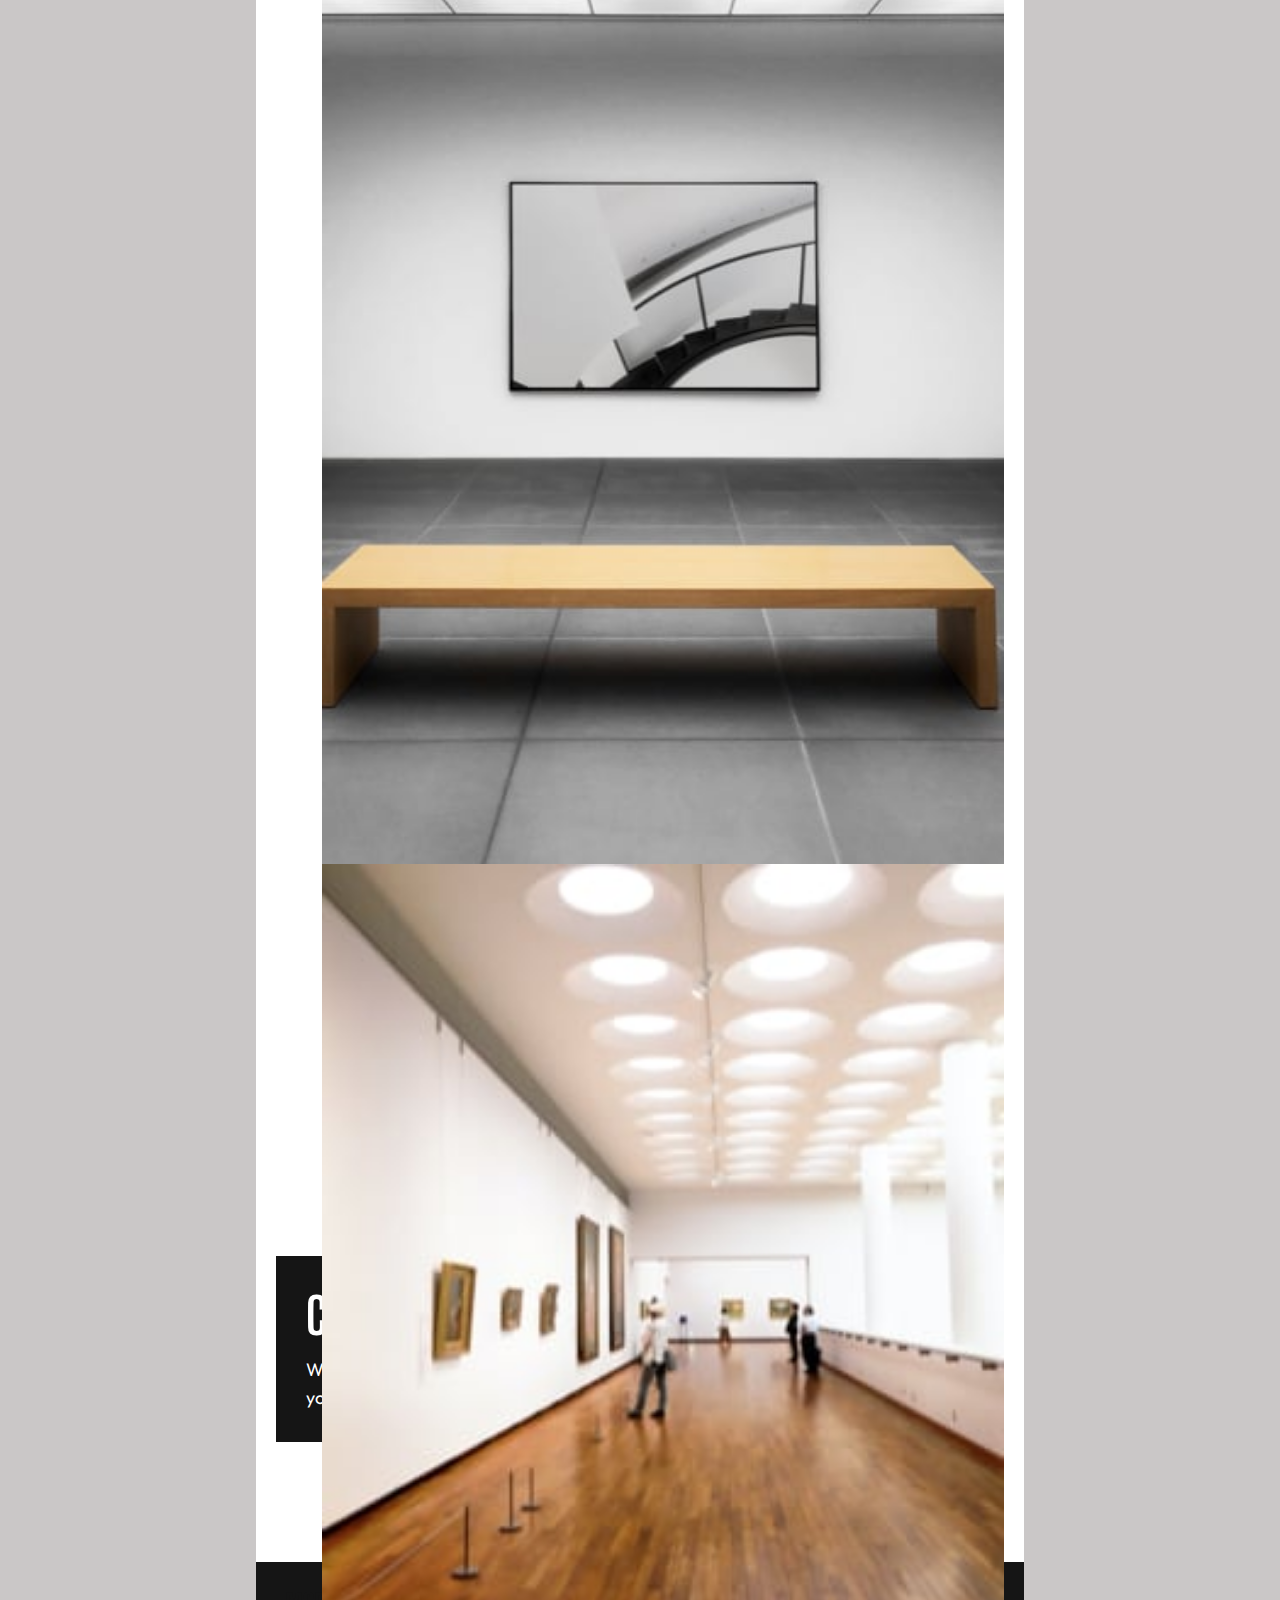
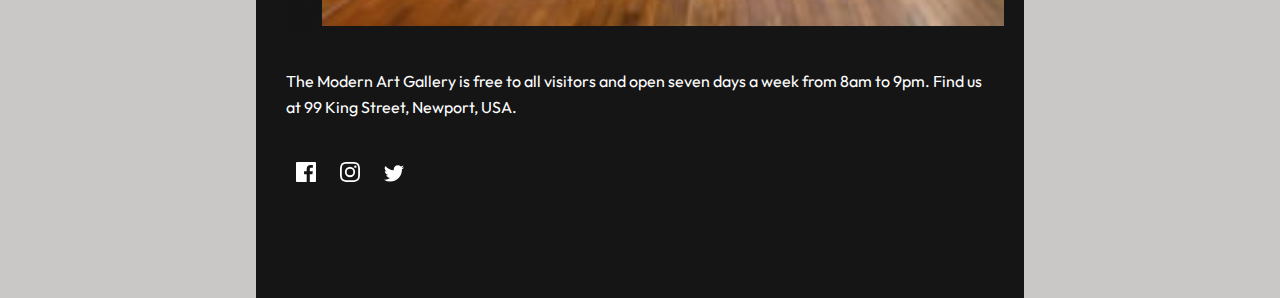
==== commit 229b81b8: "Tablet version imag and text issue" ====
--- a/index.html
+++ b/index.html
@@ -52,31 +52,39 @@
         <!-- galleryContainer -->
         <div class="galleryContainer">
           <picture class="imageGrid1">
-            <img src="" alt="" srcset="" />
+            <source
+              media="(min-width: 750px)"
+              srcset="./assets/tablet/image-grid-1.jpg" />
             <img
               src="./assets/mobile/image-grid-1.jpg"
               alt="imageGridGallery1" />
           </picture>
-          <h2>
-            Your day <br />
-            at the gallery
-          </h2>
-          <p>
-            Wander through our distinct collections and find new insights about
-            our artists. Dive into the details of their creative process.
-          </p>
+          <div class="galleryText">
+            <h2>
+              Your day <br />
+              at the gallery
+            </h2>
+            <p>
+              Wander through our distinct collections and find new insights
+              about our artists. Dive into the details of their creative
+              process.
+            </p>
+          </div>
+
           <div class="imageGridContainer">
             <picture class="imageGrid2">
-              <img src="" alt="" srcset="" />
-              <img src="" alt="" srcset="" />
+              <source
+                media="(min-width: 750px)"
+                srcset="./assets/tablet/image-grid-2.jpg" />
               <img
                 src="./assets/mobile/image-grid-2.jpg"
                 alt="imageGridGallery2" />
             </picture>
 
             <picture class="imageGrid3">
-              <img src="" alt="" srcset="" />
-              <img src="" alt="" srcset="" />
+              <source
+                media="(min-width: 750px)"
+                srcset="./assets/tablet/image-grid-3.jpg" />
               <img
                 src="./assets/mobile/image-grid-3.jpg"
                 alt="imageGridGallery3 " />
--- a/css/index.css
+++ b/css/index.css
@@ -157,13 +157,30 @@
     width: 768px;
   }
 
-  .headerImage img {
-    width: 55%;
+  .headerContainer {
+    position: relative;
+    justify-content: space-between;
+    top: 145px;
+    left: 389px;
+    width: 339px;
+    height: 410px;
   }
 
-  .headerContainer {
+  .headerImage img {
     position: absolute;
-    left: 540px;
-    bottom: 400px;
+    width: 437px;
+    height: 700px;
+  }
+
+  .galleryContainer {
+    align-items: flex-end;
+    position: relative;
+    top: 400px;
+    display: flex;
+    flex-direction: column;
+  }
+
+  .galleryText {
+    position: absolute;
   }
 }
